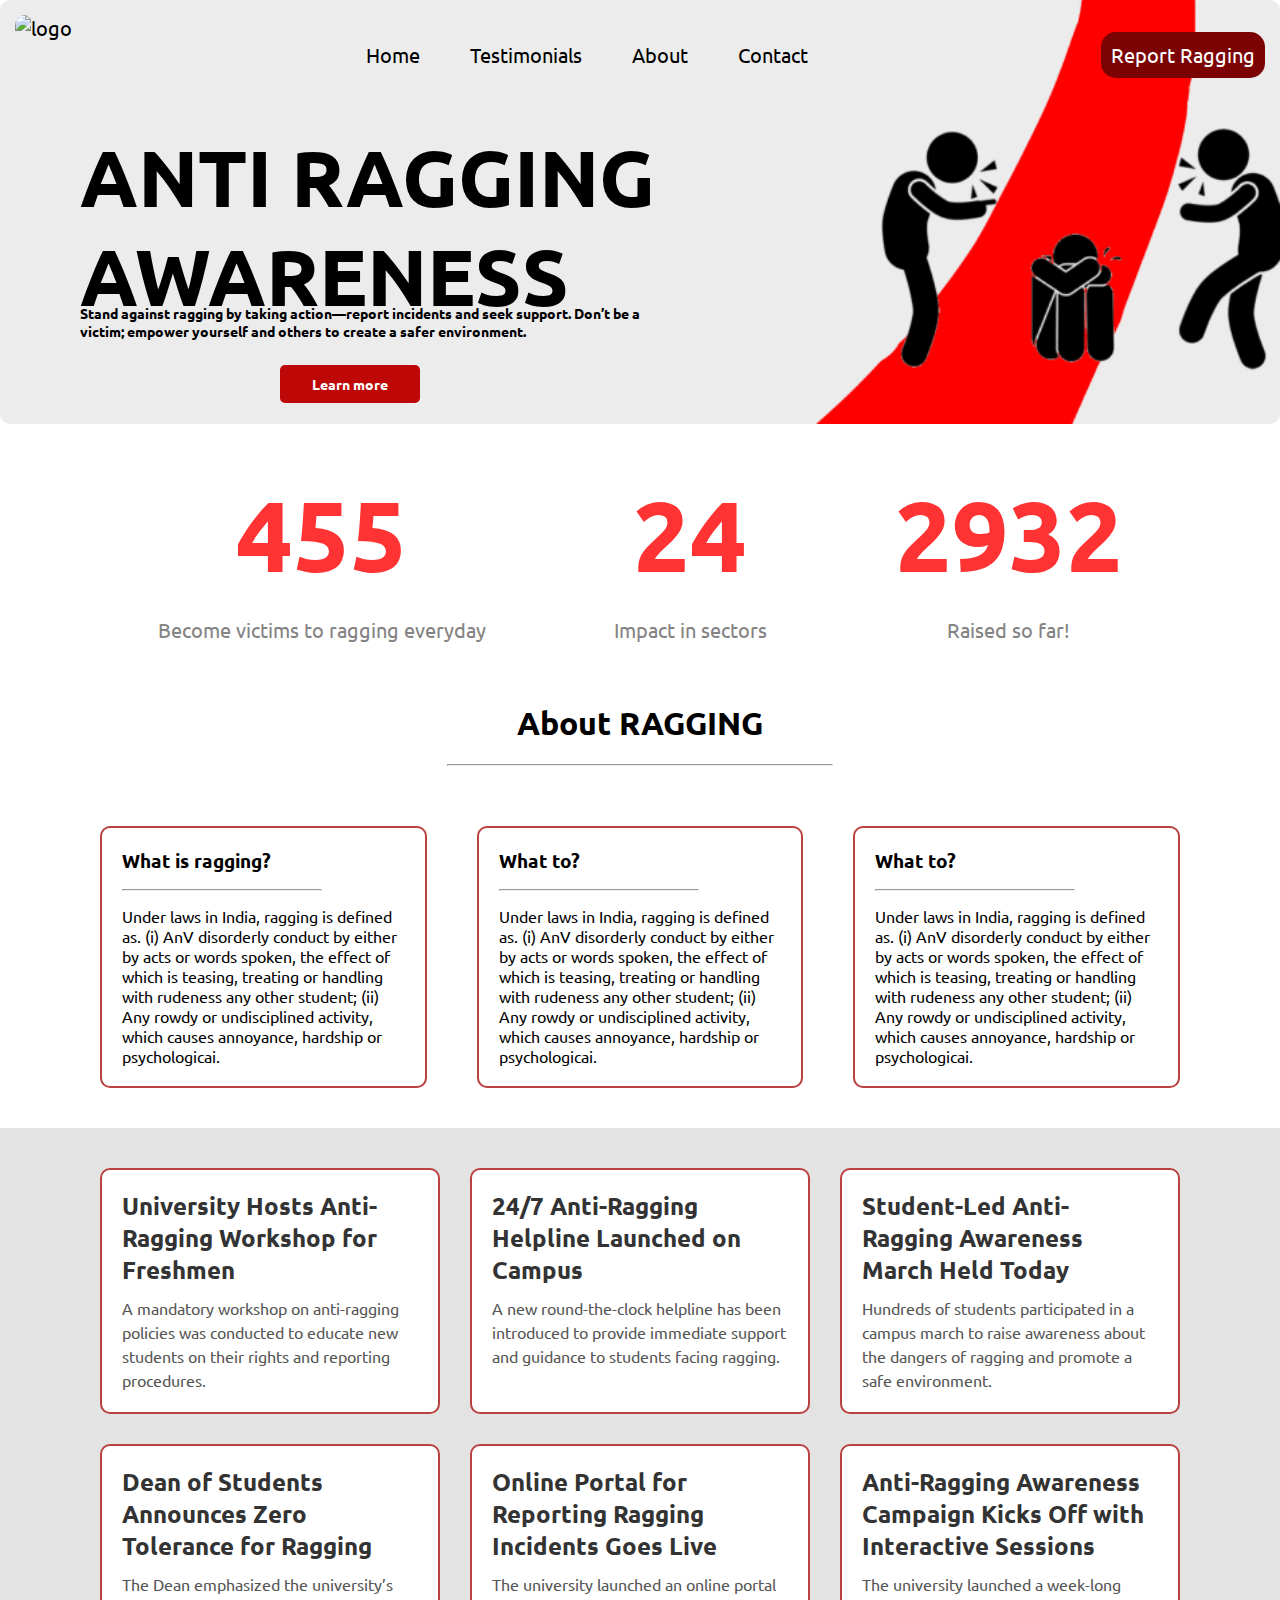
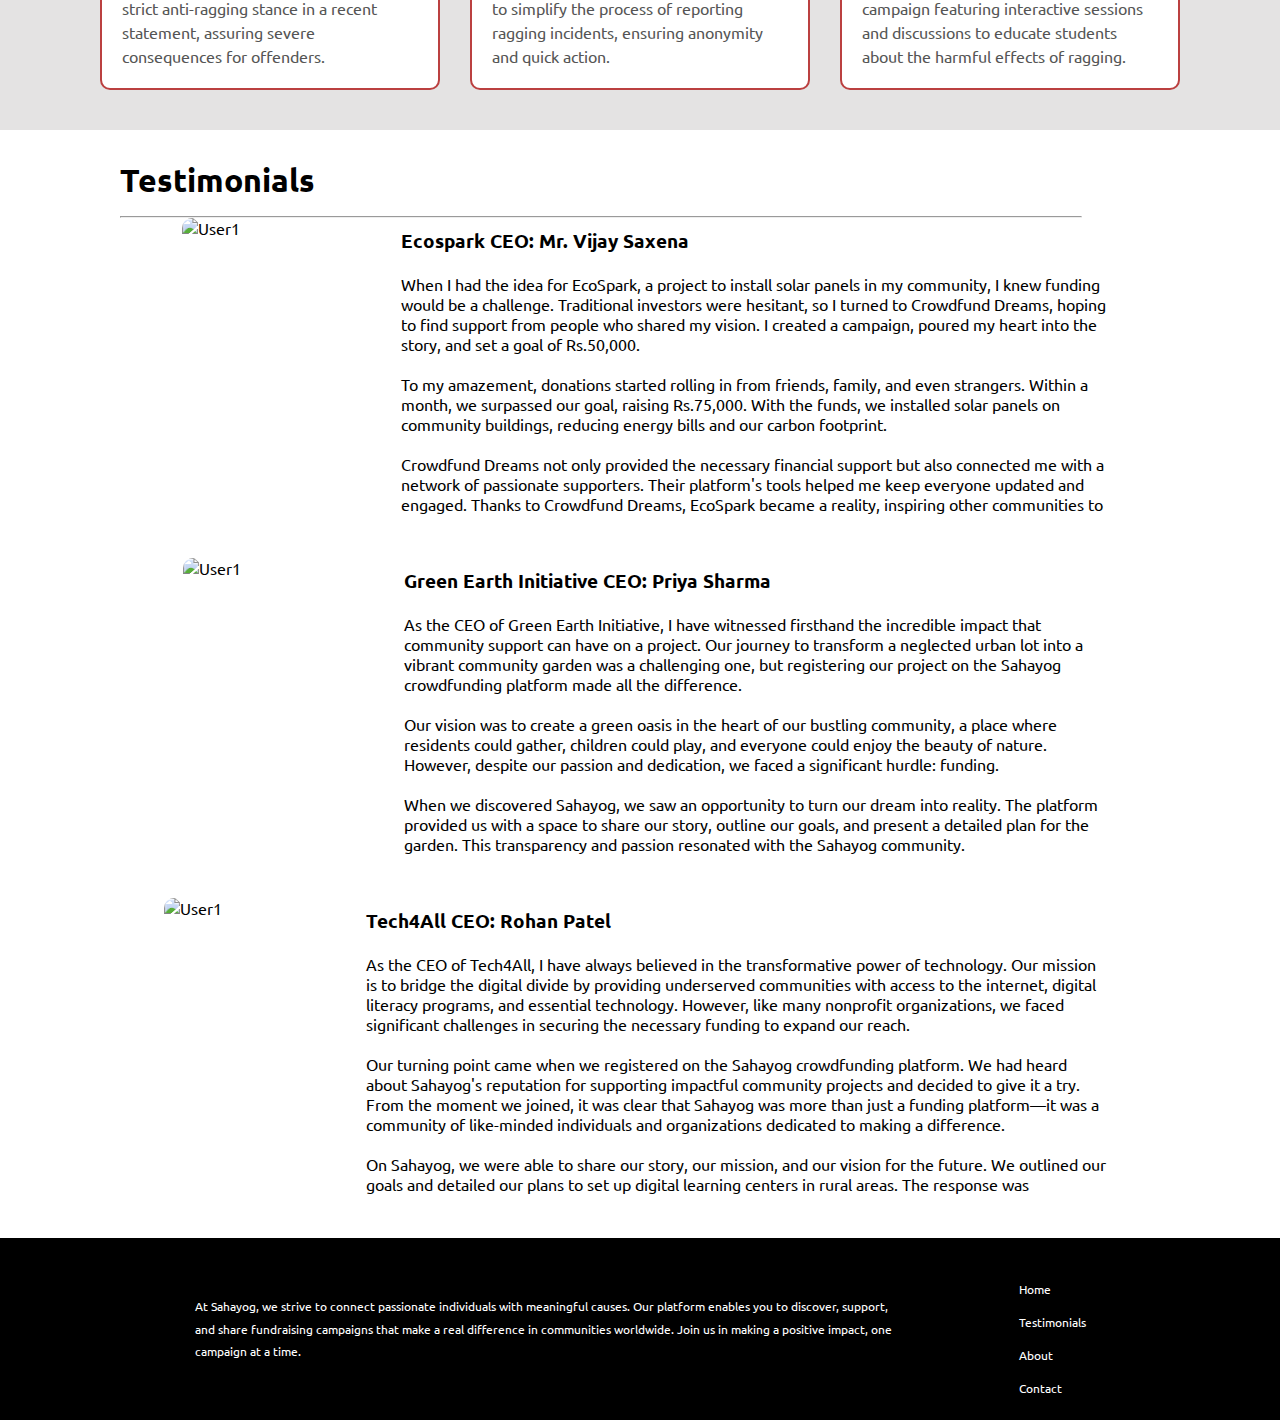
==== index.html @ 3a957d89 "Update index.html" ====
<!DOCTYPE html>
<html lang="en">
<head>
    <meta charset="UTF-8">
    <meta name="viewport" content="width=device-width, initial-scale=1.0">
    <title>Anti-Ragging website</title>
    <link rel="stylesheet" href="style.css">
    <link rel="preconnect" href="https://fonts.googleapis.com" />
    <link rel="preconnect" href="https://fonts.gstatic.com" crossorigin />
    <link
      href="https://fonts.googleapis.com/css2?family=Ubuntu:ital,wght@0,300;0,400;0,500;0,700;1,300;1,400;1,500;1,700&display=swap"
      rel="stylesheet"
    />
</head>
<body>
    <div class="header_container">
        <a href="../index.php"><img src="ragging2.png" alt="logo" /></a>
        <div class="navbar">
            <div class="logo">
                <a href="index.php"><img src="../public/download.png" alt="logo" /></a>
            </div>
            <div class="navbar-center">
                <a href="index.html">Home</a>
                <a href="pages/testimonials/testimonial.html">Testimonials</a>
                <a href="pages/about/about.html">About</a>
                <a href="pages/contact/contact.html">Contact</a>
            </div>
            <div class="navbar-right">
                <a class="startcamp" href="pages/contact/contact.html">Report Ragging</a>
            </div>
        </div>
        <div class="title_container">
            <h1>ANTI RAGGING <br>AWARENESS</h1>
            <p>Stand against ragging by taking action—report incidents and seek support. Don’t be a victim; empower yourself and others to create a safer environment.</p>
            <a href="https://www.youtube.com/watch?v=iK3ns2zQV8U"><button class="yt_button">Learn more</button></a>
        </div> 
    </div>
    <div class="stats">
        <div class="count1">
          <h1>455</h1>
          <p>Become victims to ragging everyday</p>
        </div>
        <div class="count2">
          <h1>24</h1>
          <p>Impact in sectors</p>
        </div>
        <div class="count3">
          <h1>2932</h1>
          <p>Raised so far!</p>
        </div>
      </div>
    <div class="about_section">
        <h1>About RAGGING</h1><hr>
        <div class="desc_sections">
            <div class="desc_section">
                <h3>What is ragging?</h3><hr>
                <p>Under laws in India, ragging is defined as. (i) AnV disorderly conduct by either by acts or words spoken, the effect of which is teasing, treating or handling with rudeness any other student; (ii) Any rowdy or undisciplined activity, which causes annoyance, hardship or psychologicai.</p>
            </div>
            <div class="desc_section">
                <h3>What to?</h3><hr>
                <p>Under laws in India, ragging is defined as. (i) AnV disorderly conduct by either by acts or words spoken, the effect of which is teasing, treating or handling with rudeness any other student; (ii) Any rowdy or undisciplined activity, which causes annoyance, hardship or psychologicai.</p>
            </div>
            <div class="desc_section">
                <h3>What to?</h3><hr>
                <p>Under laws in India, ragging is defined as. (i) AnV disorderly conduct by either by acts or words spoken, the effect of which is teasing, treating or handling with rudeness any other student; (ii) Any rowdy or undisciplined activity, which causes annoyance, hardship or psychologicai.</p>
            </div>
        </div>
    </div>
    <div class="news_section">
        <div class="news-items-container">
        <div class="news_items">
            <div class="news-item">
                <h3>University Hosts Anti-Ragging Workshop for Freshmen</h3>
                <p>A mandatory workshop on anti-ragging policies was conducted to educate new students on their rights and reporting procedures.</p>
            </div>
            <div class="news-item">
                <h3>24/7 Anti-Ragging Helpline Launched on Campus</h3>
                <p>A new round-the-clock helpline has been introduced to provide immediate support and guidance to students facing ragging.</p>
            </div>
            <div class="news-item">
                <h3>Student-Led Anti-Ragging Awareness March Held Today</h3>
                <p>Hundreds of students participated in a campus march to raise awareness about the dangers of ragging and promote a safe environment.</p>
            </div>
            <div class="news-item">
                <h3>Dean of Students Announces Zero Tolerance for Ragging</h3>
                <p>The Dean emphasized the university’s strict anti-ragging stance in a recent statement, assuring severe consequences for offenders.</p>
            </div>
            <div class="news-item">
                <h3>Online Portal for Reporting Ragging Incidents Goes Live</h3>
                <p>The university launched an online portal to simplify the process of reporting ragging incidents, ensuring anonymity and quick action.</p>
            </div>
            <div class="news-item">
                <h3>Anti-Ragging Awareness Campaign Kicks Off with Interactive Sessions</h3>
                <p>The university launched a week-long campaign featuring interactive sessions and discussions to educate students about the harmful effects of ragging.</p>
            </div>
        </div> 
    </div>
    </div>
    <div class="testimonial_container">
        <h1>Testimonials</h1>
        <hr/>
        <div class="stories">
            <div class="story1">
                <div class="img-container">
                    <img src="https://thumbs.dreamstime.com/b/asian-indian-businessman-good-looking-mature-business-suit-smiling-isolated-white-background-portrait-handsome-31871432.jpg" alt="User1">
                </div>
                <div class="text-container">
                    <h3>Ecospark CEO: Mr. Vijay Saxena</h3><br>
                <p>
                    When I had the idea for EcoSpark, a project to install solar panels in my community, I knew funding would be a challenge. Traditional investors were hesitant, so I turned to Crowdfund Dreams, hoping to find support from people who shared my vision. I created a campaign, poured my heart into the story, and set a goal of Rs.50,000.
                <br><br>To my amazement, donations started rolling in from friends, family, and even strangers. Within a month, we surpassed our goal, raising Rs.75,000. With the funds, we installed solar panels on community buildings, reducing energy bills and our carbon footprint.
                    <br><br>Crowdfund Dreams not only provided the necessary financial support but also connected me with a network of passionate supporters. Their platform's tools helped me keep everyone updated and engaged. Thanks to Crowdfund Dreams, EcoSpark became a reality, inspiring other communities to embrace renewable energy.
                </p>
                </div>
            </div>
            <div class="story1">
                <div class="img-container">
                    <img src="https://media.istockphoto.com/id/1036079868/photo/you-can-tell-shes-a-true-go-getter.jpg?s=612x612&w=0&k=20&c=FUkkh482NlDgVtQxfXRX-QSB9JVenYwEntUV4LngZOk=" alt="User1">
                </div>
                <div class="text-container">
                    <h3>Green Earth Initiative CEO: Priya Sharma</h3><br>
                <p>
                    As the CEO of Green Earth Initiative, I have witnessed firsthand the incredible impact that community support can have on a project. Our journey to transform a neglected urban lot into a vibrant community garden was a challenging one, but registering our project on the Sahayog crowdfunding platform made all the difference.<br><br>

                    Our vision was to create a green oasis in the heart of our bustling community, a place where residents could gather, children could play, and everyone could enjoy the beauty of nature. However, despite our passion and dedication, we faced a significant hurdle: funding.<br><br>

                    When we discovered Sahayog, we saw an opportunity to turn our dream into reality. The platform provided us with a space to share our story, outline our goals, and present a detailed plan for the garden. This transparency and passion resonated with the Sahayog community.

                </p>
                </div>
            </div>
            <div class="story1">
                <div class="img-container">
                    <img src="https://r2.erweima.ai/imgcompressed/img/compressed_6a27743ae08d87119836833f791c69ad.webp" alt="User1">
                </div>
                <div class="text-container">
                    <h3>Tech4All CEO: Rohan Patel</h3><br>
                <p>
                As the CEO of Tech4All, I have always believed in the transformative power of technology. Our mission is to bridge the digital divide by providing underserved communities with access to the internet, digital literacy programs, and essential technology. However, like many nonprofit organizations, we faced significant challenges in securing the necessary funding to expand our reach.<br><br>

                Our turning point came when we registered on the Sahayog crowdfunding platform. We had heard about Sahayog's reputation for supporting impactful community projects and decided to give it a try. From the moment we joined, it was clear that Sahayog was more than just a funding platform—it was a community of like-minded individuals and organizations dedicated to making a difference.<br><br>

                On Sahayog, we were able to share our story, our mission, and our vision for the future. We outlined our goals and detailed our plans to set up digital learning centers in rural areas. The response was overwhelming.
                </p>
                </div>
            </div>
        </div>
    </div>
    <div class="navbar-bottom">
        <div class="navbar-container-content">
            <p>
            At Sahayog, we strive to connect passionate individuals with meaningful causes. Our platform enables you to discover, support, and share fundraising campaigns that make a real difference in communities worldwide. Join us in making a positive impact, one campaign at a time.
            </p>
        </div>
        <div class="navbar-bottom-container">
            <a href="index.html">Home</a>
            <a href="pages/testimonials/testimonial.html">Testimonials</a>
            <a href="pages/about/about.html">About</a>
            <a href="pages/contact/contact.html">Contact</a>
        </div>
    </div>
</body>
</html>
---- style.css ----
* {
    font-family: 'Ubuntu', Arial, Helvetica, sans-serif;
    margin: 0;
    padding: 0;
}

.header_container{
    width: 100%;
    position: relative;
}

.header_container img{
    width: 100%;
    height: auto;
    display: block; 
    object-fit: cover; 
}

.navbar-rest{
    width: 100%;
    top: 0;
    display: flex;
    justify-content: center;
    gap: 50px; 
    padding: 15px;
    justify-content: space-between;
    align-items: center;
    height: 80px;
}

.navbar {
    width: 100%;
    top: 0;
    position: absolute;
    display: flex;
    justify-content: center;
    gap: 50px; 
    padding: 15px;
    justify-content: space-between;
    align-items: center;
    height: 80px;
}

.logo {
    height: 100%;
}

.logo img {
    height: 100%;
    width: auto;
}

.navbar-center{
    display: flex;
    align-items: center;
    gap: 50px;
}

.navbar-right{
    display: flex;
    align-items: center;
    gap: 30px;
    margin-right: 30px;
}

.navbar a {
    color: black;
    text-decoration: none;
    font-size: 20px;
}

.startcamp{
    color: white !important;
    background-color: rgb(123, 3, 3);
    border-radius: 15px;
    padding: 10px;
}

.title_container h1{
    position: absolute;
    font-size: 80px;
    left: 80px;
    top: 30%;
    font-weight: bold;
}

.title_container p{
    position: absolute;
    font-size: 14px;
    left: 80px;
    bottom: 20%;
    font-weight: bold;
    width: 600px;
}

.yt_button{
    position: absolute;
    font-size: 14px;
    left: 280px;
    bottom: 5%;
    font-weight: bold;
    width: 140px;
    border-radius: 5px;
    background-color:#be0707;
    color: white;
    padding: 10px;
    border: none;
}

.stats{
    margin: 50px 0;
    display: flex;  
    justify-content: center;
    gap: 10%;
}

.stats h1{
    font-size: 100px;
    margin-bottom: 20px;
    color:#ff3333;
}

.stats p{
    font-size: 20px;
    color:rgb(132, 131, 131);
}

.count1, .count2, .count3{
    display: flex;
    flex-direction: column;
    align-items: center;
}

.about_section{
    margin-top: 60px;
}

.about_section h1{
    text-align: center;
    margin-bottom: 20px;
}

.about_section hr{
    width: 30%;
    margin: 0 auto 60px;
}

.desc_sections{
    display: flex;
    gap: 50px;
    justify-content: center;
    margin: 0 100px;
}

.desc_section{
    border: 2px #bb4040 solid;
    border-radius: 10px;
    padding: 20px;
}

.desc_section hr{
    margin: 15px 0;
    width: 70%;
}

.news_section {
    margin-top: 40px;
    padding: 40px 100px;
    background-color: rgb(228, 227, 227);
}

.news_section h1 {
    text-align: center;
    margin-bottom: 20px;
    font-size: 2rem;
    color: #bb4040;
}

.news_section hr {
    width: 10%;
    margin: 0 auto 40px;
    border: 1px solid #bb4040;
}

.news_items {
    display: grid;
    grid-template-columns: repeat(auto-fit, minmax(250px, 1fr));
    gap: 30px;
}

.news-item-container {
    transition: transform 0.3s ease, box-shadow 0.3s ease;
}

.news-item-container:hover {
    transform: translateY(-5px);
    box-shadow: 0 4px 15px rgba(0, 0, 0, 0.2);
}

.news-item {
    border: 2px #bb4040 solid;
    border-radius: 10px;
    padding: 20px;
    background-color: #fff;
}

.news-image {
    width: 100%;
    height: auto;
    border-radius: 10px 10px 0 0;
    margin-bottom: 15px;
}

.news-item h3 {
    font-size: 1.5rem;
    margin-bottom: 10px;
    color: #333;
}

.news-item p {
    font-size: 1rem;
    color: rgb(85, 85, 85);
    line-height: 1.5;
}

.testimonial_container h1{
    margin:30px 0 15px 120px;
}

.testimonial_container hr{
    margin-left:120px;
    width: 75%;
}

.story1{
    display: flex;
    height: 300px;
    margin-left:60px;
    margin-bottom: 40px;
    overflow: hidden;
}

.img-container{
    margin: 0 auto;
    width:1000px;
    height: 300px;  
    display: flex;
    justify-content: center;
}

img{
    margin: 0 auto;
    max-width: 100%;
    border-radius: 10px;
}

.text-container{
    margin-top: 10px;
    padding: 0 40px;
    margin-right: 130px;
}

.navbar-bottom {
    font-size: 12px;
    color: rgb(255, 255, 255);
    line-height: 1.9;
    margin-top: 40px;
    background-color: #000000;
    padding: 20px;
    display: flex; 
    gap:10%;
    justify-content: center;
    align-items: center;
}

.navbar-container-content{
    width: 700px;  
}

.navbar-bottom-container{
    margin-top: 20px;
    display: flex;
    flex-direction: column;
    gap: 10px;
}

.navbar-bottom-container a{
    text-decoration: none;
    color: rgb(255, 255, 255);
}
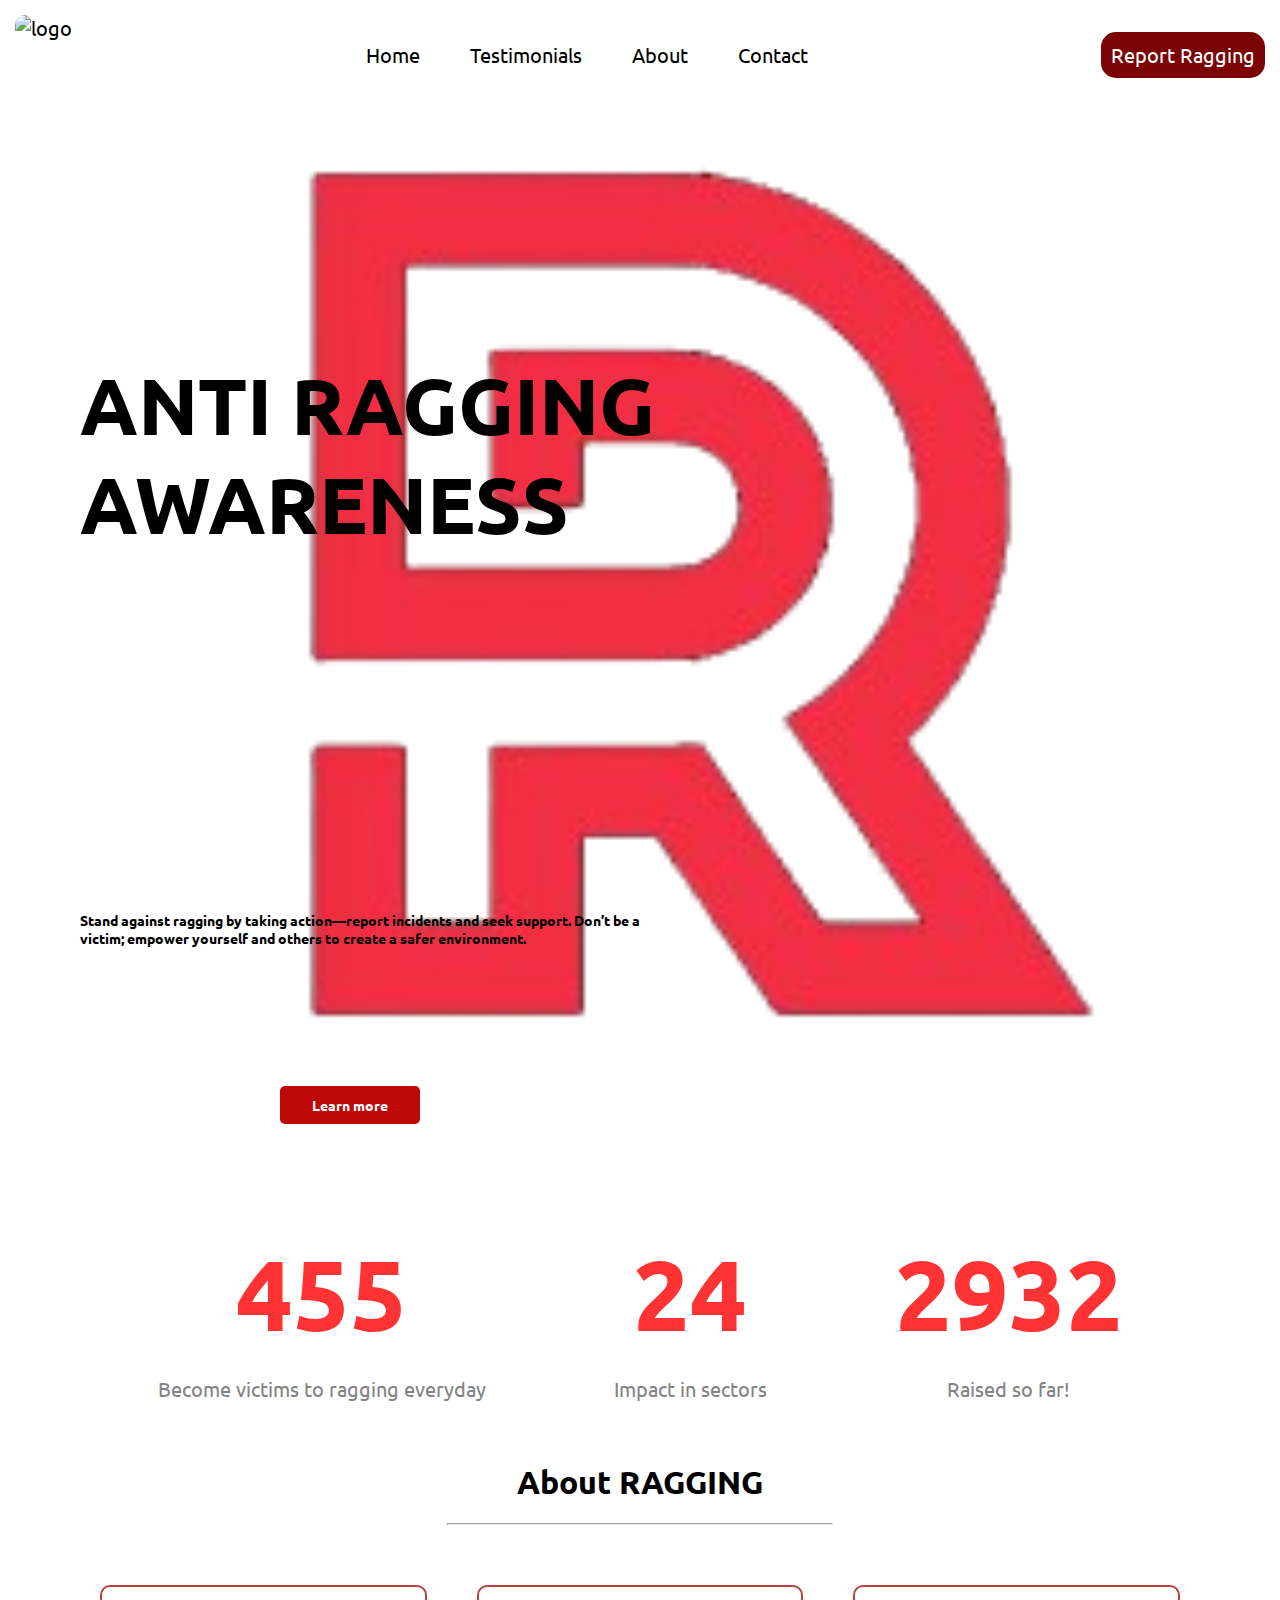
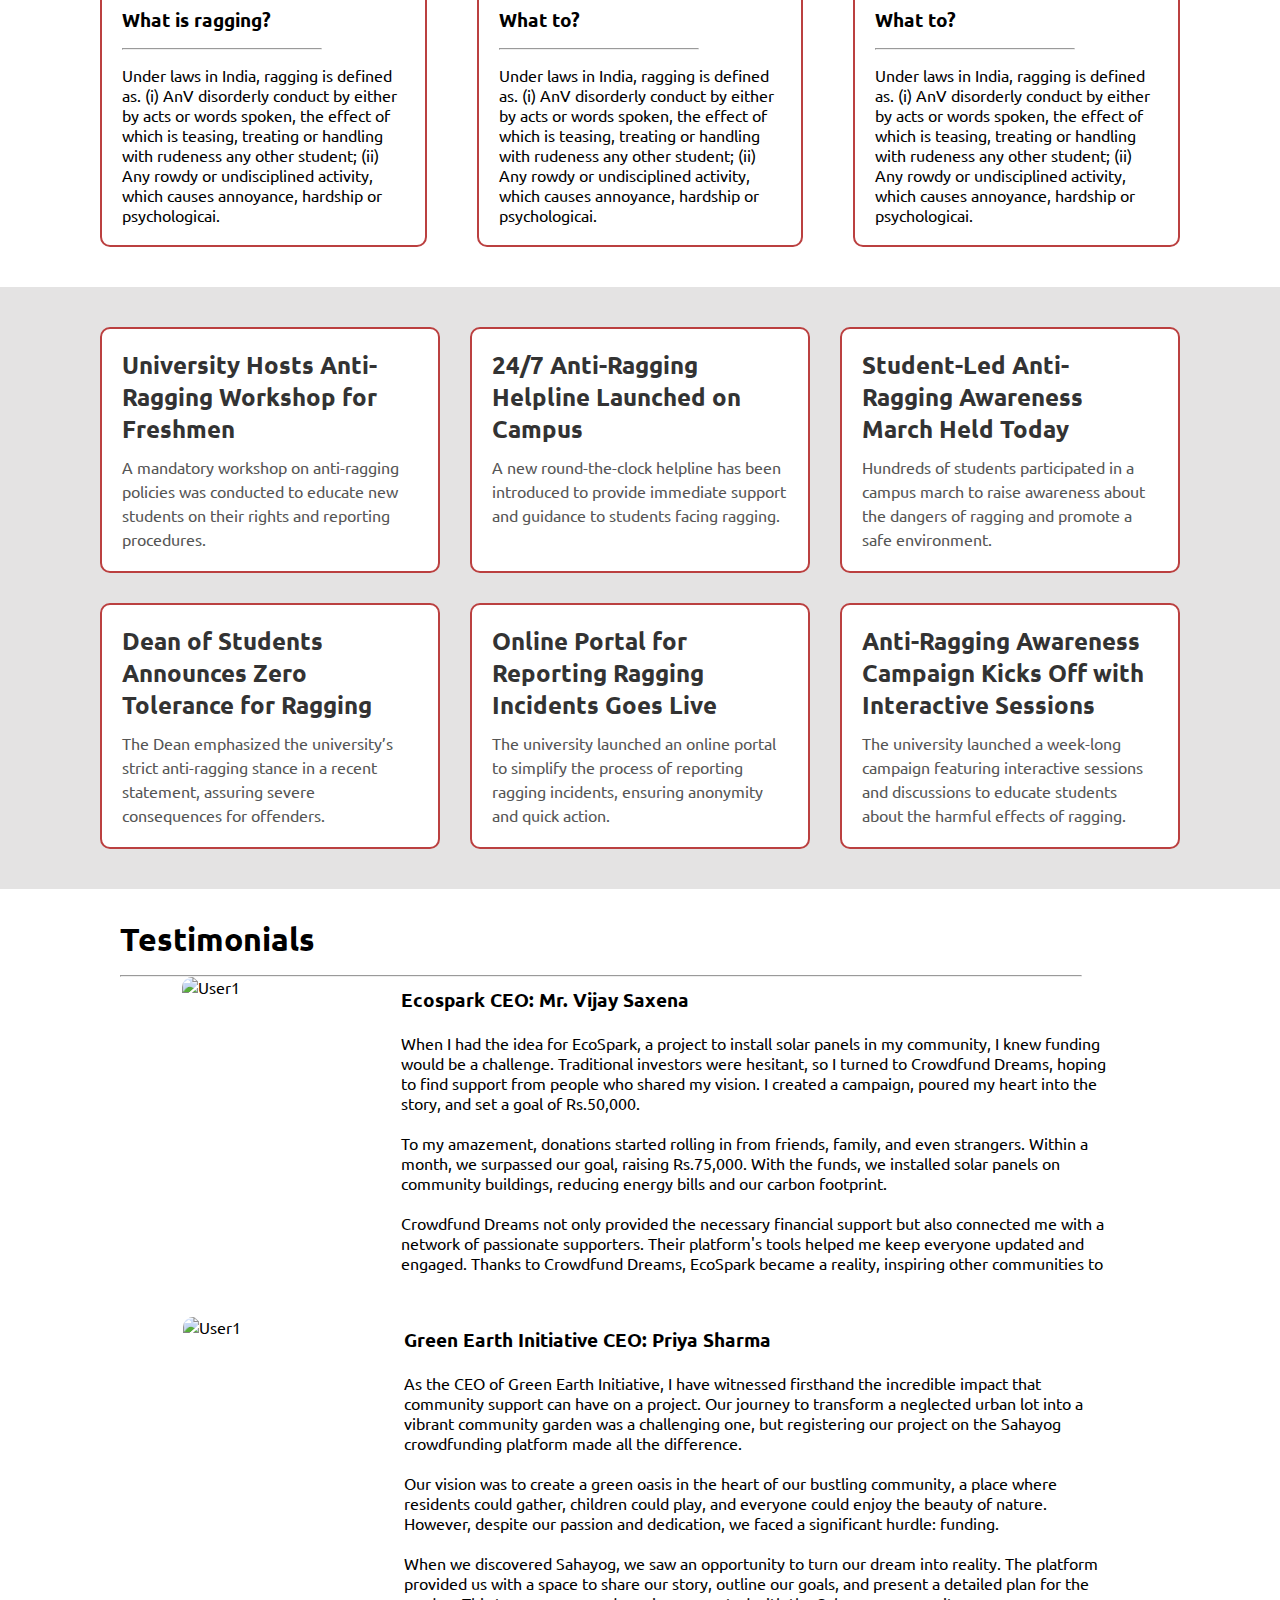
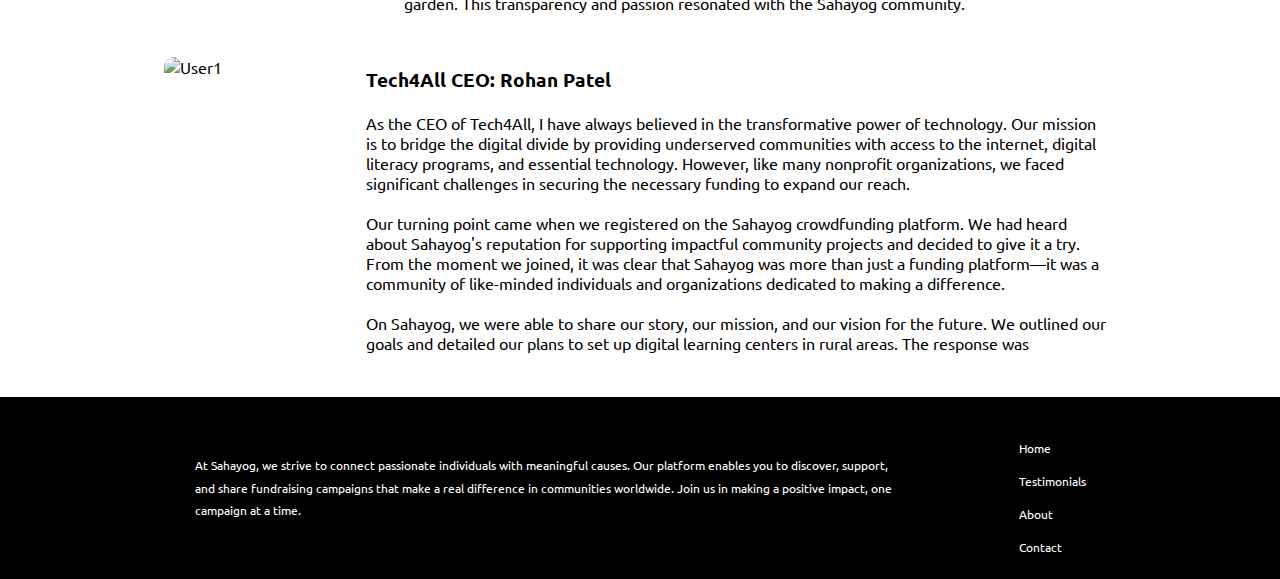
==== commit 57d71a47: "Update index.html" ====
--- a/index.html
+++ b/index.html
@@ -14,10 +14,10 @@
 </head>
 <body>
     <div class="header_container">
-        <a href="../index.php"><img src="ragging2.png" alt="logo" /></a>
+        <a href="../index.php"><img src="logo.png" alt="logo" /></a>
         <div class="navbar">
             <div class="logo">
-                <a href="index.php"><img src="../public/download.png" alt="logo" /></a>
+                <a href="index.php"><img src="../public/ragging2.png" alt="logo" /></a>
             </div>
             <div class="navbar-center">
                 <a href="index.html">Home</a>
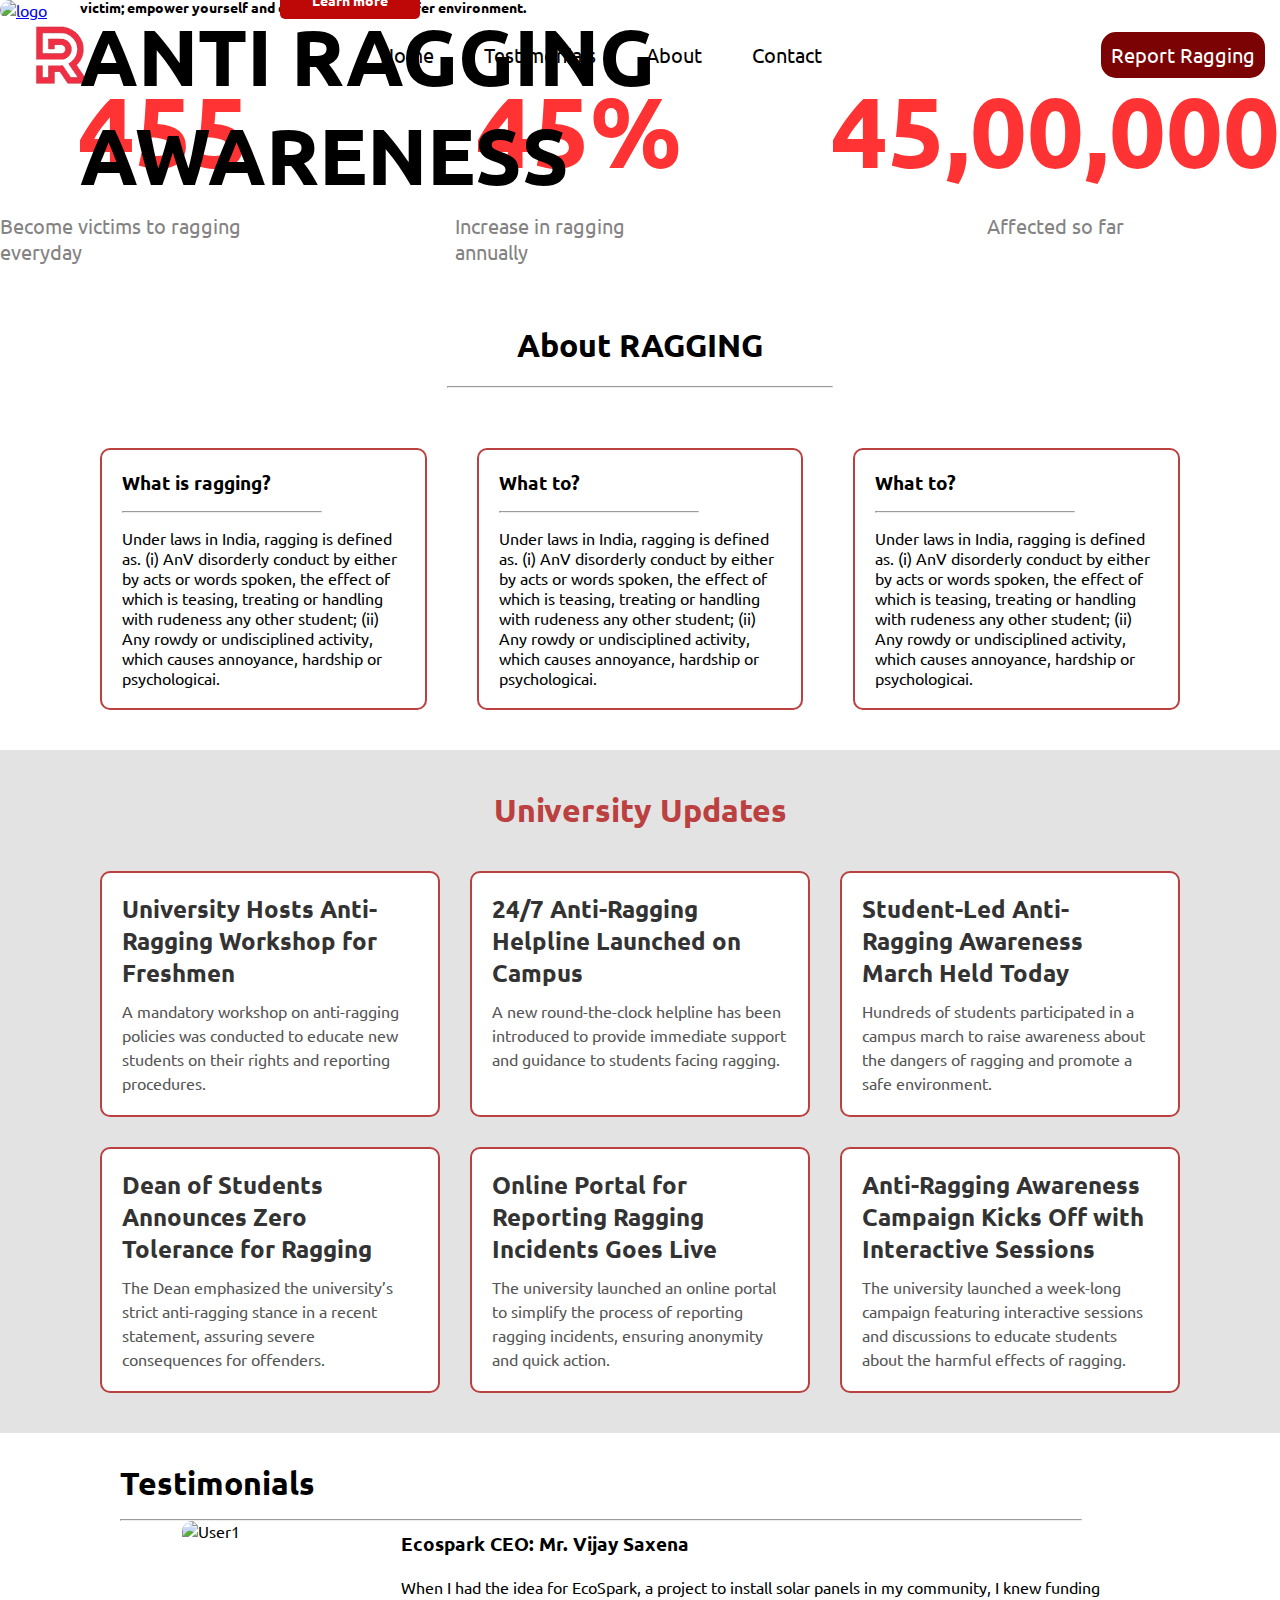
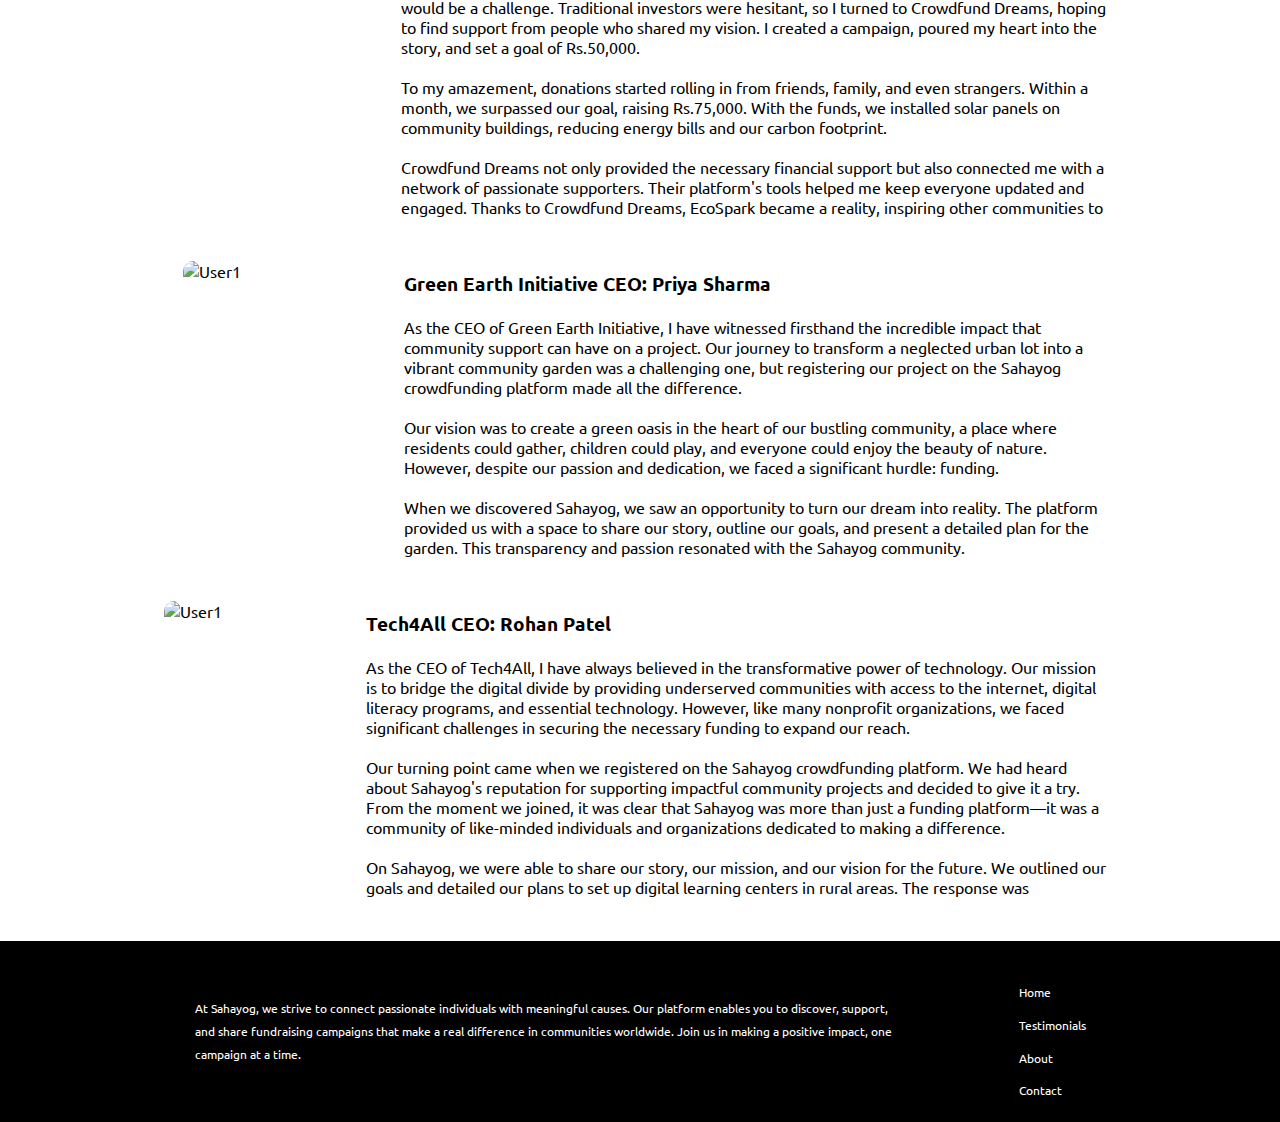
==== commit ca5fef4f: "Update index.html" ====
--- a/index.html
+++ b/index.html
@@ -14,10 +14,10 @@
 </head>
 <body>
     <div class="header_container">
-        <a href="../index.php"><img src="logo.png" alt="logo" /></a>
+        <a href="../index.php"><img src="../public/ragging2.png" alt="logo" /></a>
         <div class="navbar">
             <div class="logo">
-                <a href="index.php"><img src="../public/ragging2.png" alt="logo" /></a>
+                <a href="index.php"><img src="logo.png" alt="logo" /></a>
             </div>
             <div class="navbar-center">
                 <a href="index.html">Home</a>
@@ -41,12 +41,12 @@
           <p>Become victims to ragging everyday</p>
         </div>
         <div class="count2">
-          <h1>24</h1>
-          <p>Impact in sectors</p>
+          <h1>45%</h1>
+          <p>Increase in ragging annually</p>
         </div>
         <div class="count3">
-          <h1>2932</h1>
-          <p>Raised so far!</p>
+          <h1>45,00,000</h1>
+          <p>Affected so far</p>
         </div>
       </div>
     <div class="about_section">
@@ -67,6 +67,7 @@
         </div>
     </div>
     <div class="news_section">
+        <h1>University Updates</h1><br>
         <div class="news-items-container">
         <div class="news_items">
             <div class="news-item">
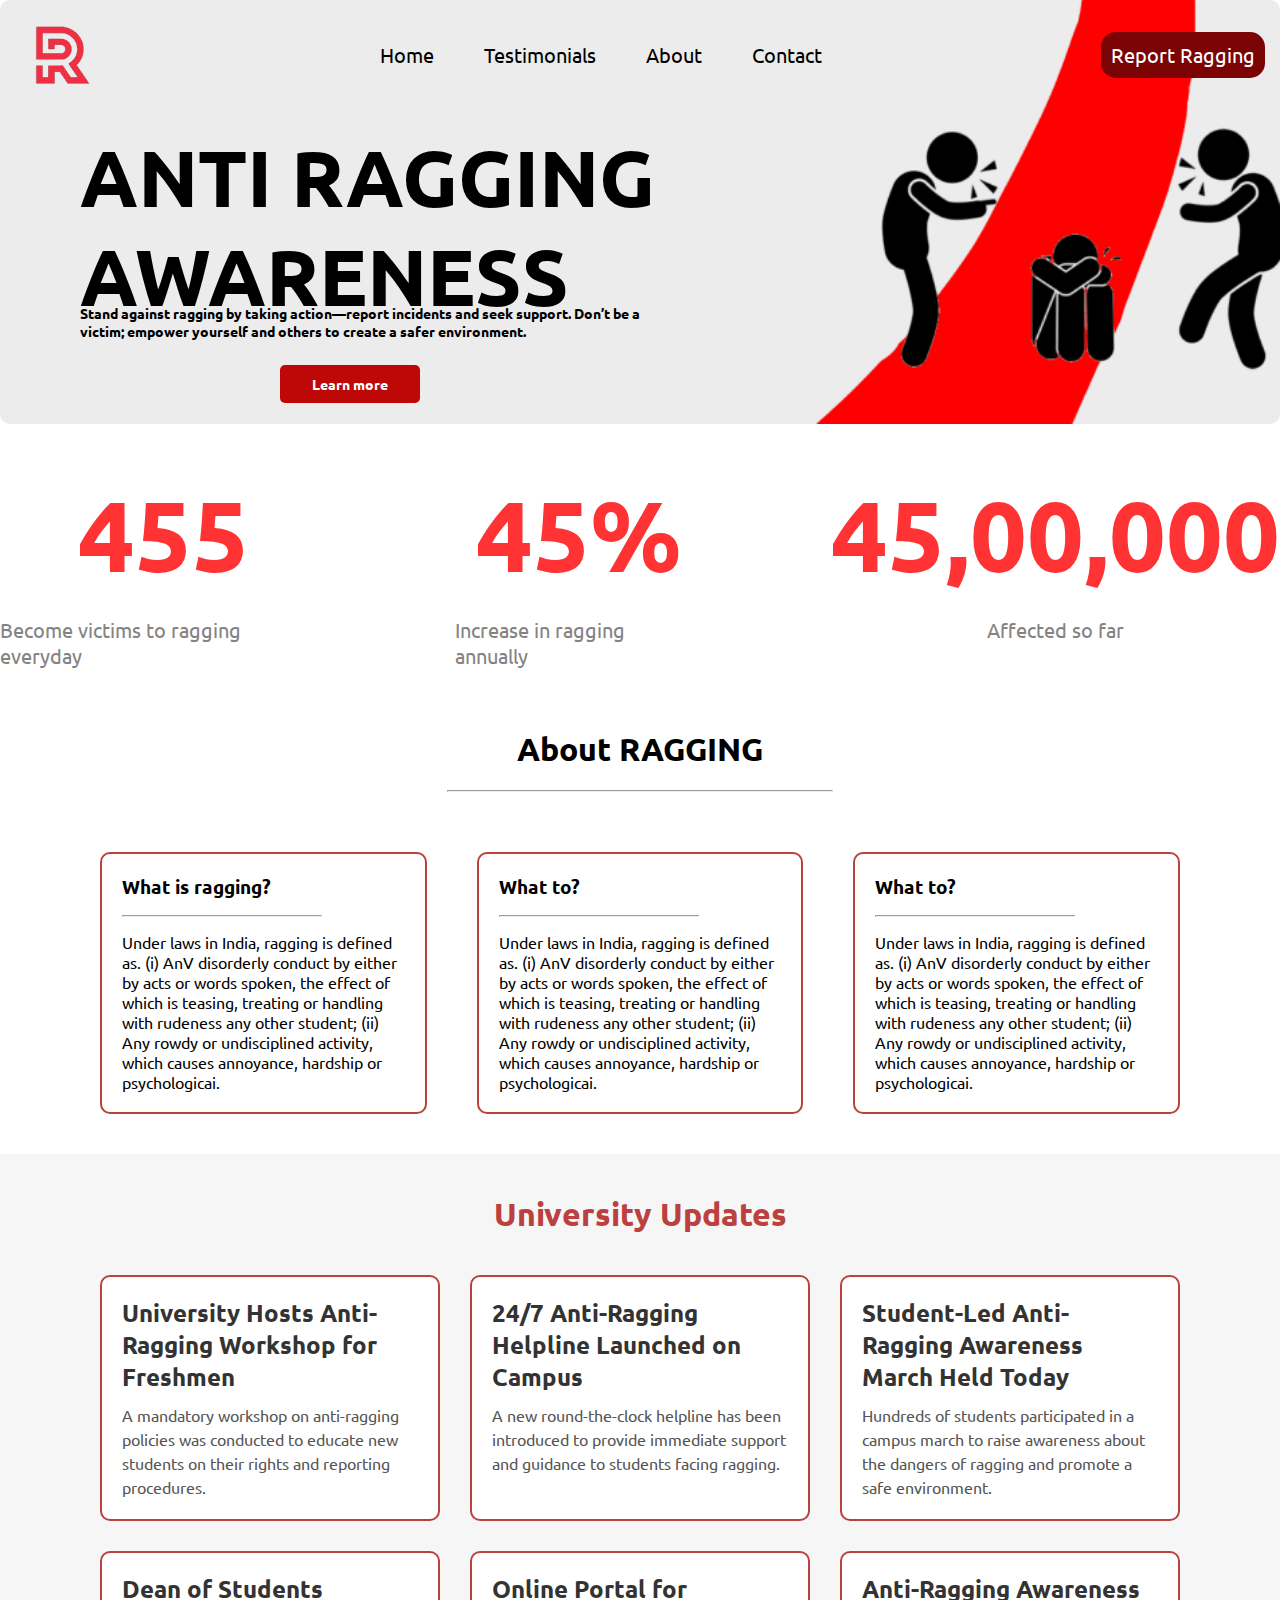
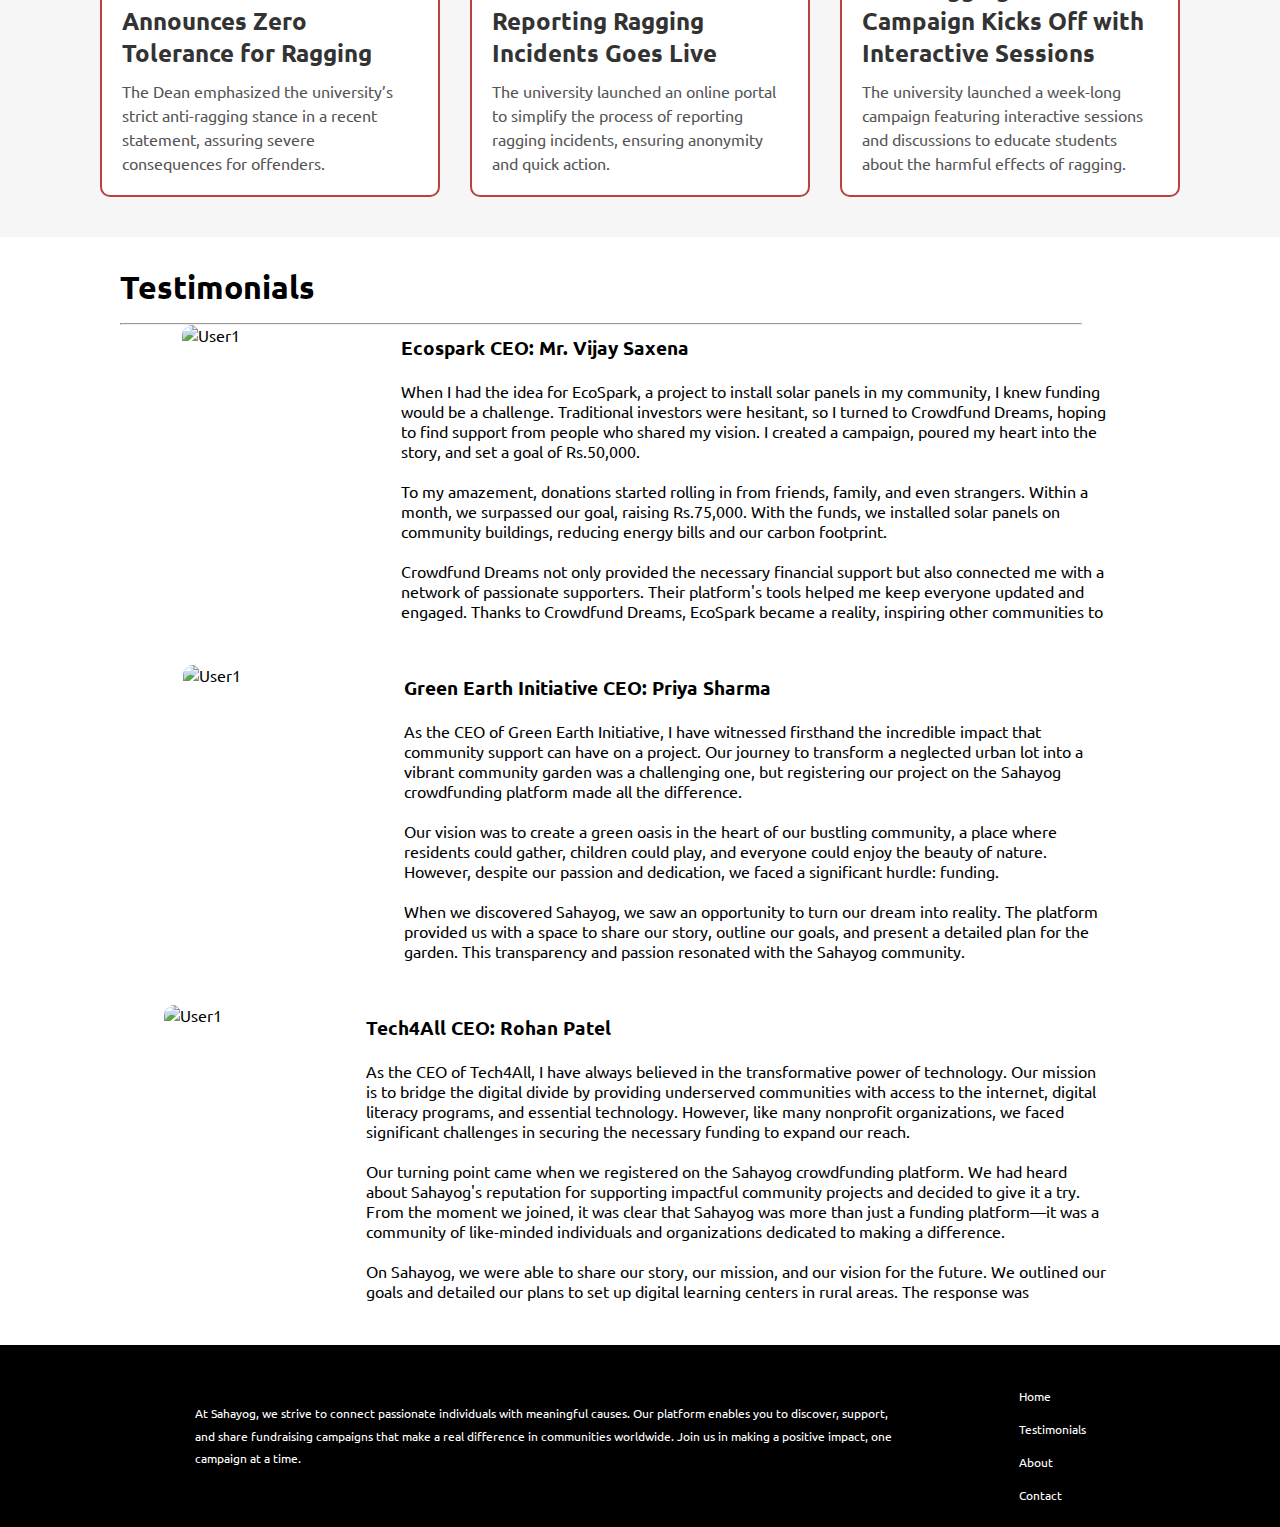
==== commit eaa335b3: "Update index.html" ====
--- a/index.html
+++ b/index.html
@@ -14,7 +14,7 @@
 </head>
 <body>
     <div class="header_container">
-        <a href="../index.php"><img src="../public/ragging2.png" alt="logo" /></a>
+        <a href="../index.php"><img src="ragging2.png" alt="logo" /></a>
         <div class="navbar">
             <div class="logo">
                 <a href="index.php"><img src="logo.png" alt="logo" /></a>
--- a/style.css
+++ b/style.css
@@ -156,7 +156,15 @@
     border: 2px #bb4040 solid;
     border-radius: 10px;
     padding: 20px;
-}
+    transition: transform 0.3s ease, box-shadow 0.3s ease;
+}
+
+.desc_section:hover{
+    transform:scale(1.05);
+    transform:translate(-5px, -10px);
+    box-shadow: 0 10px 20px rgba(0, 0, 0, 0.2);
+}
+
 
 .desc_section hr{
     margin: 15px 0;
@@ -166,7 +174,7 @@
 .news_section {
     margin-top: 40px;
     padding: 40px 100px;
-    background-color: rgb(228, 227, 227);
+    background-color: rgb(246, 246, 246);
 }
 
 .news_section h1 {
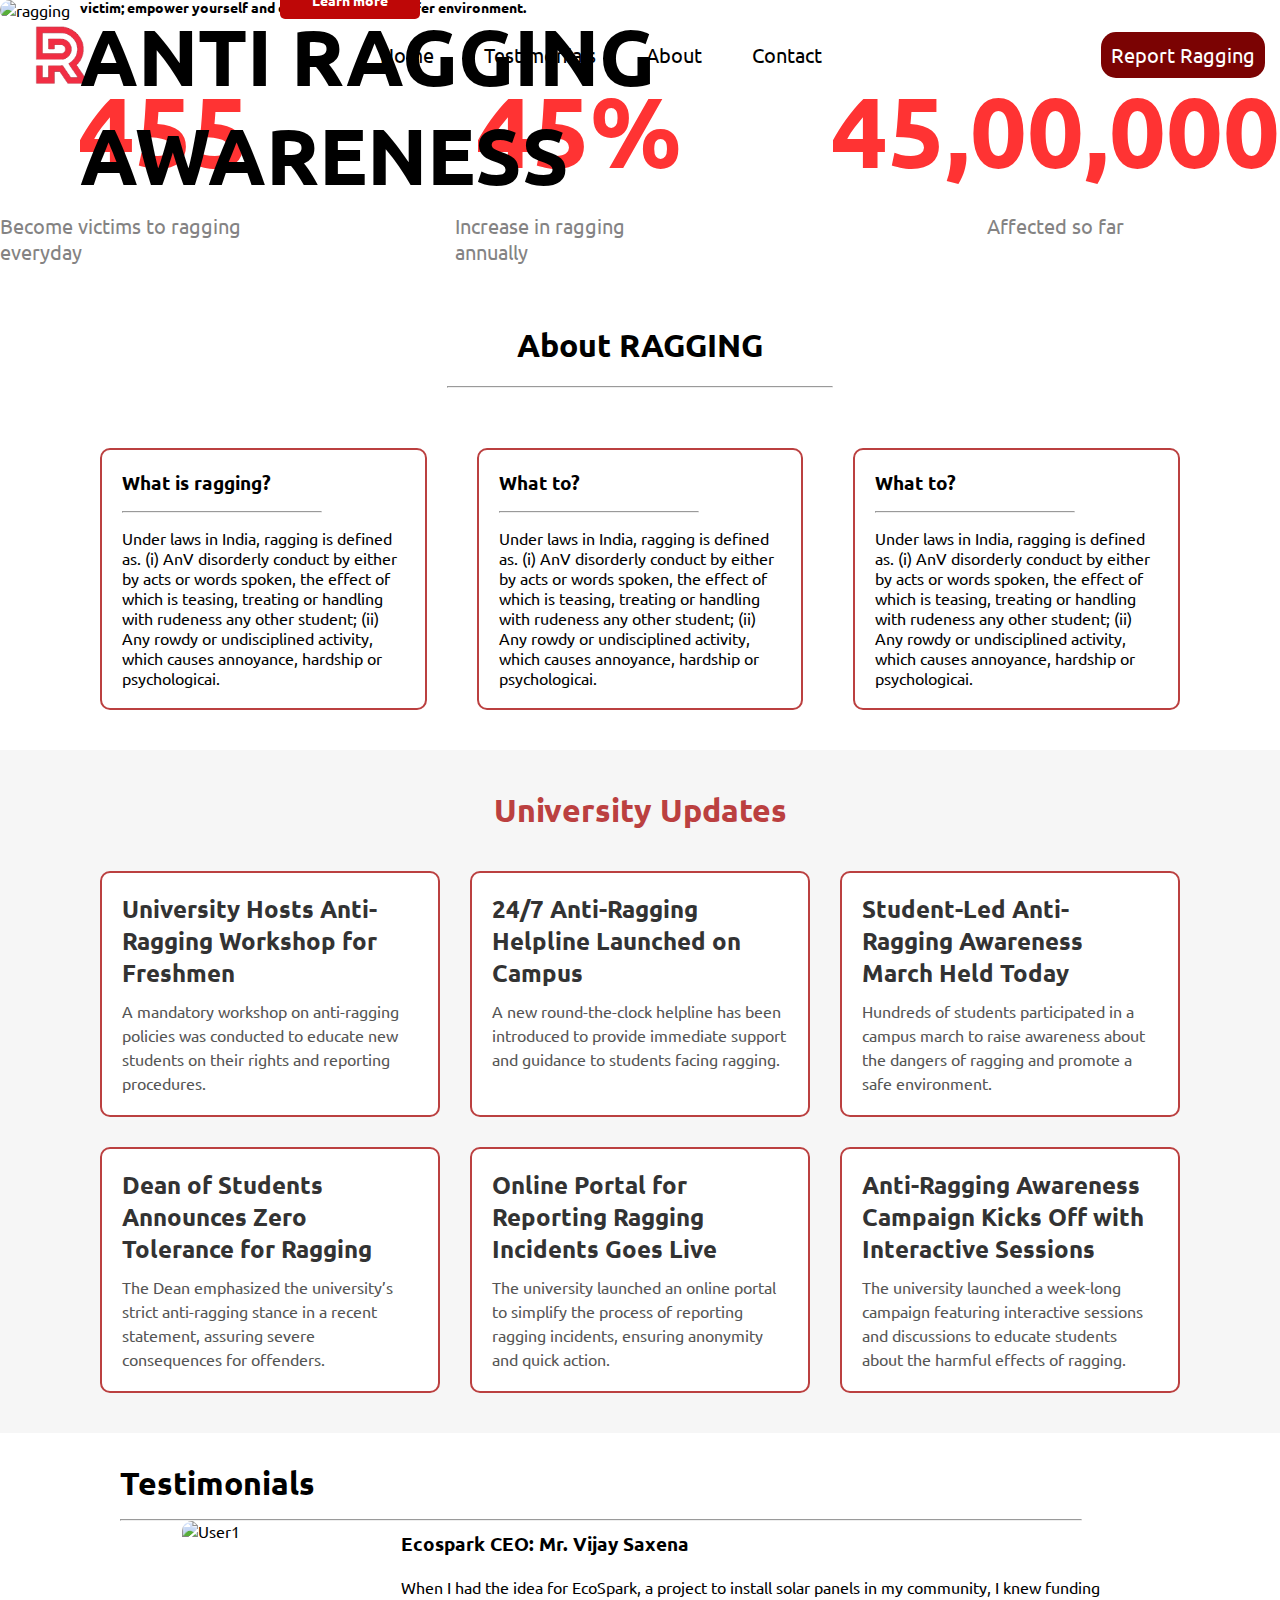
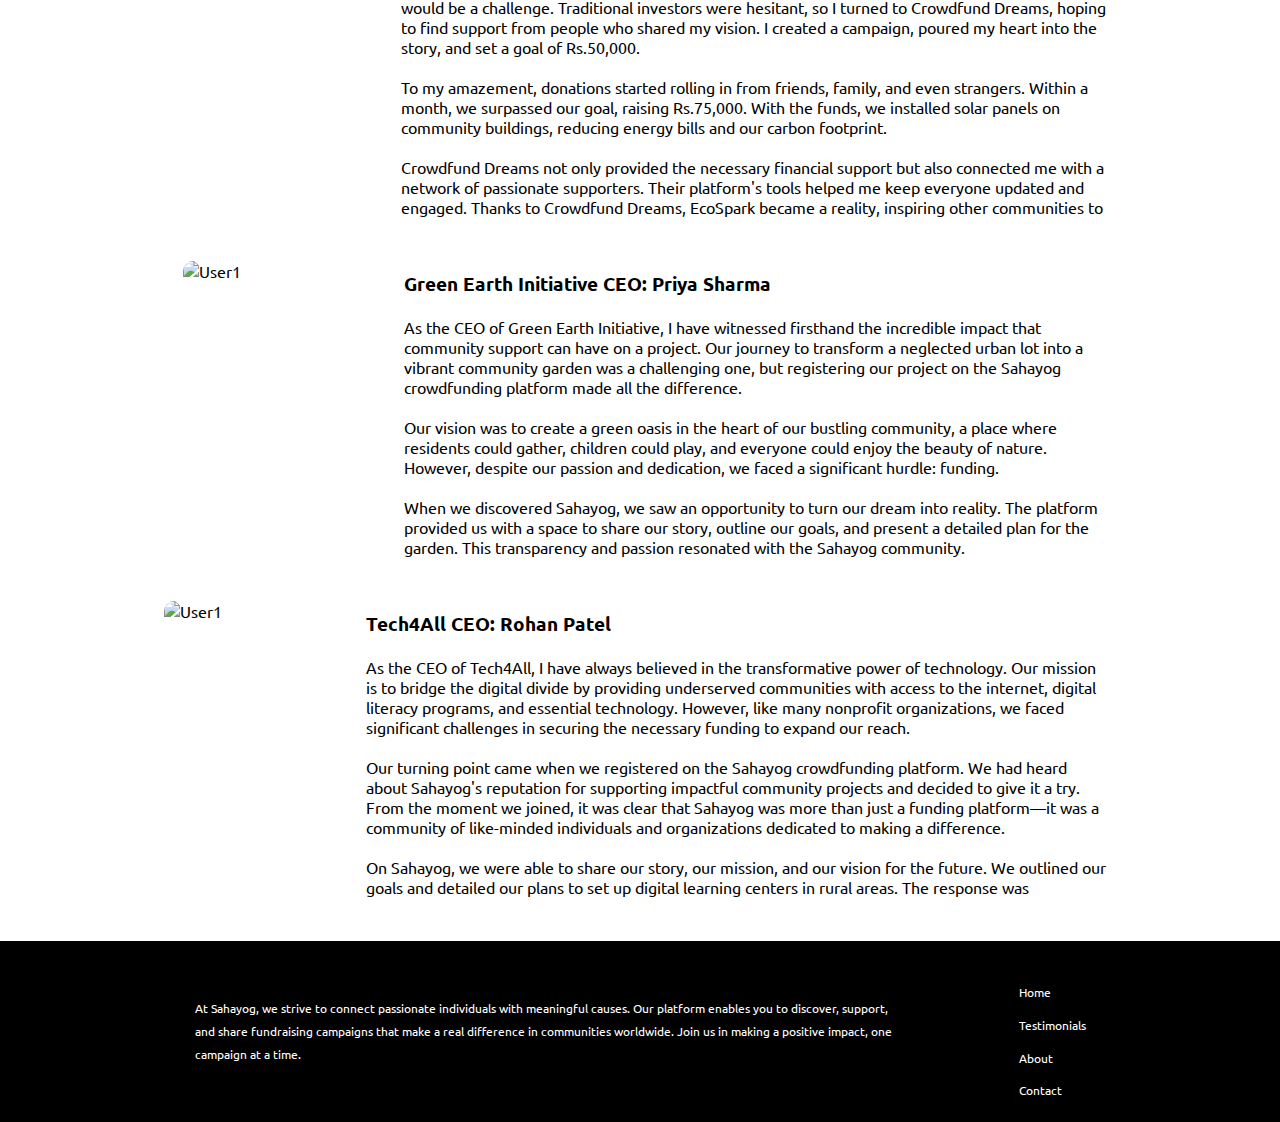
==== commit 3bcd48c9: "Update index.html" ====
--- a/index.html
+++ b/index.html
@@ -14,7 +14,7 @@
 </head>
 <body>
     <div class="header_container">
-        <a href="../index.php"><img src="ragging2.png" alt="logo" /></a>
+        <img src="../public/ragging2.png" alt="ragging" />
         <div class="navbar">
             <div class="logo">
                 <a href="index.php"><img src="logo.png" alt="logo" /></a>
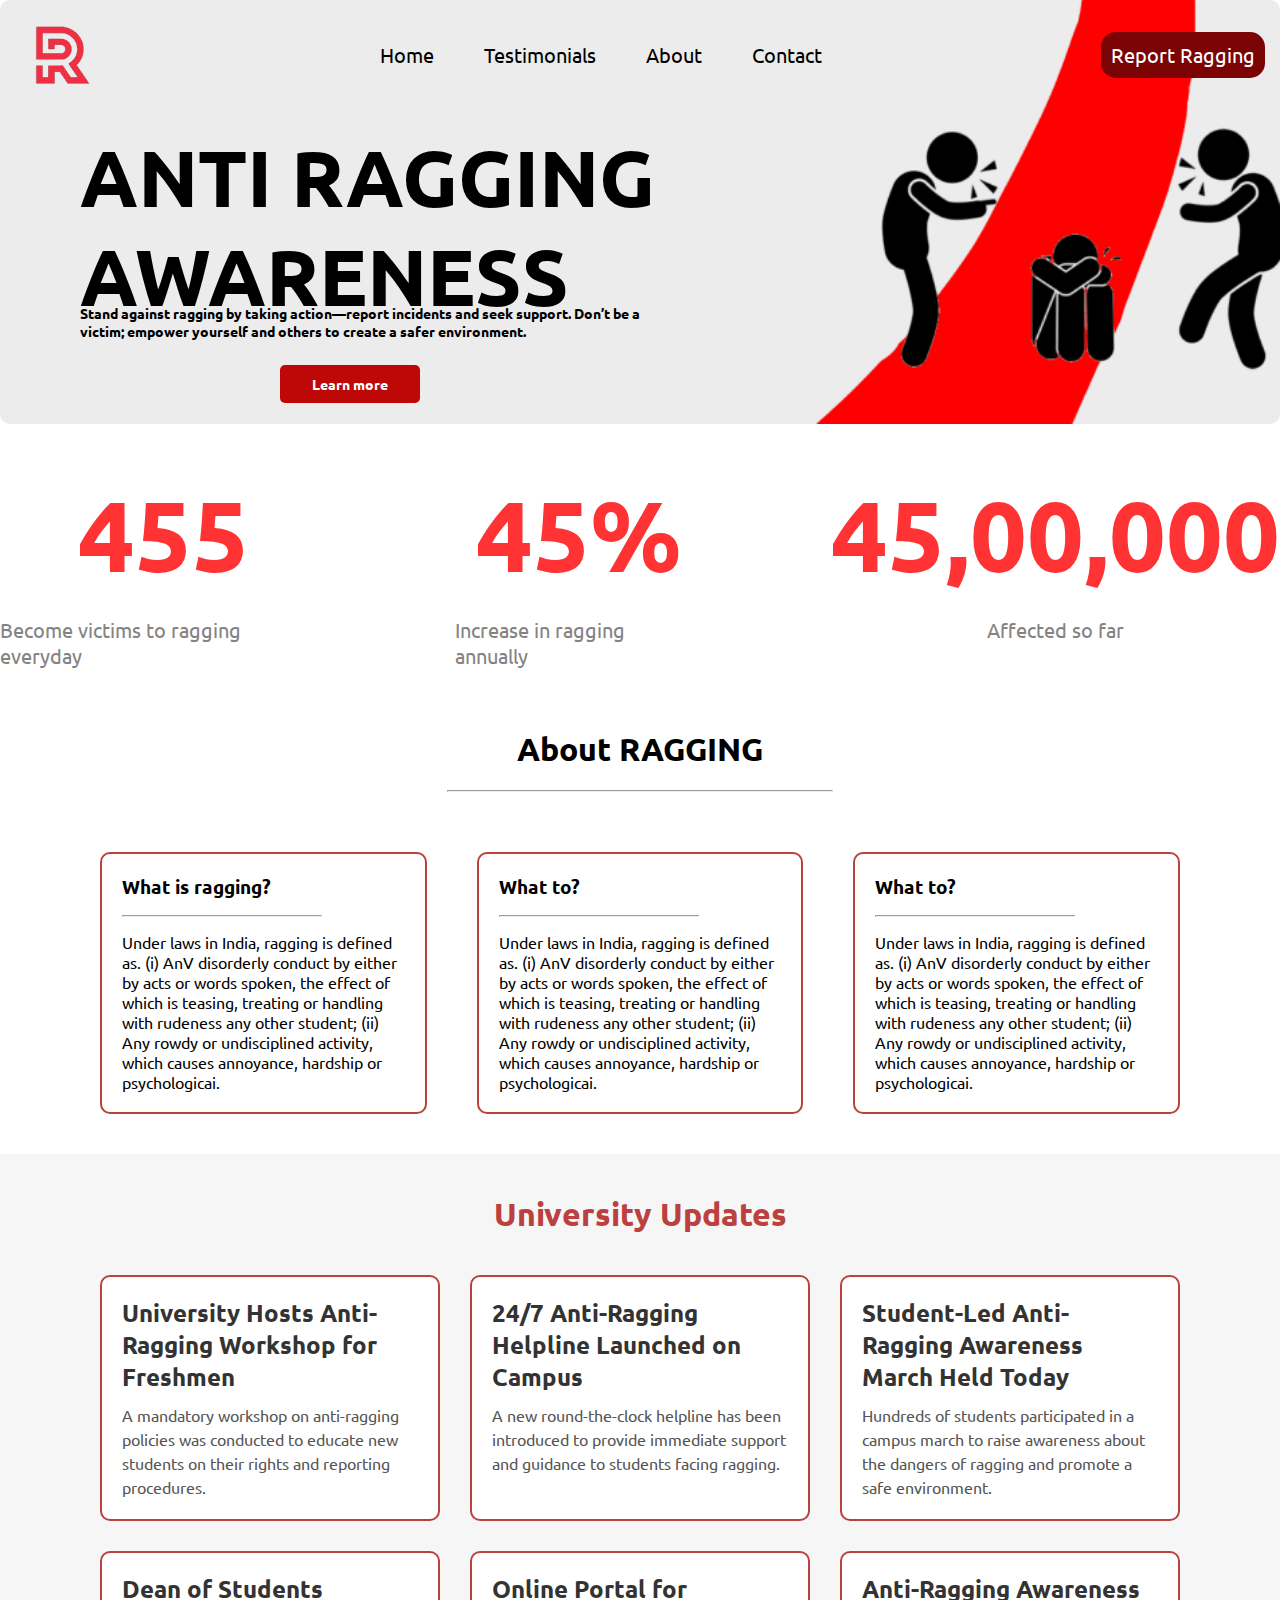
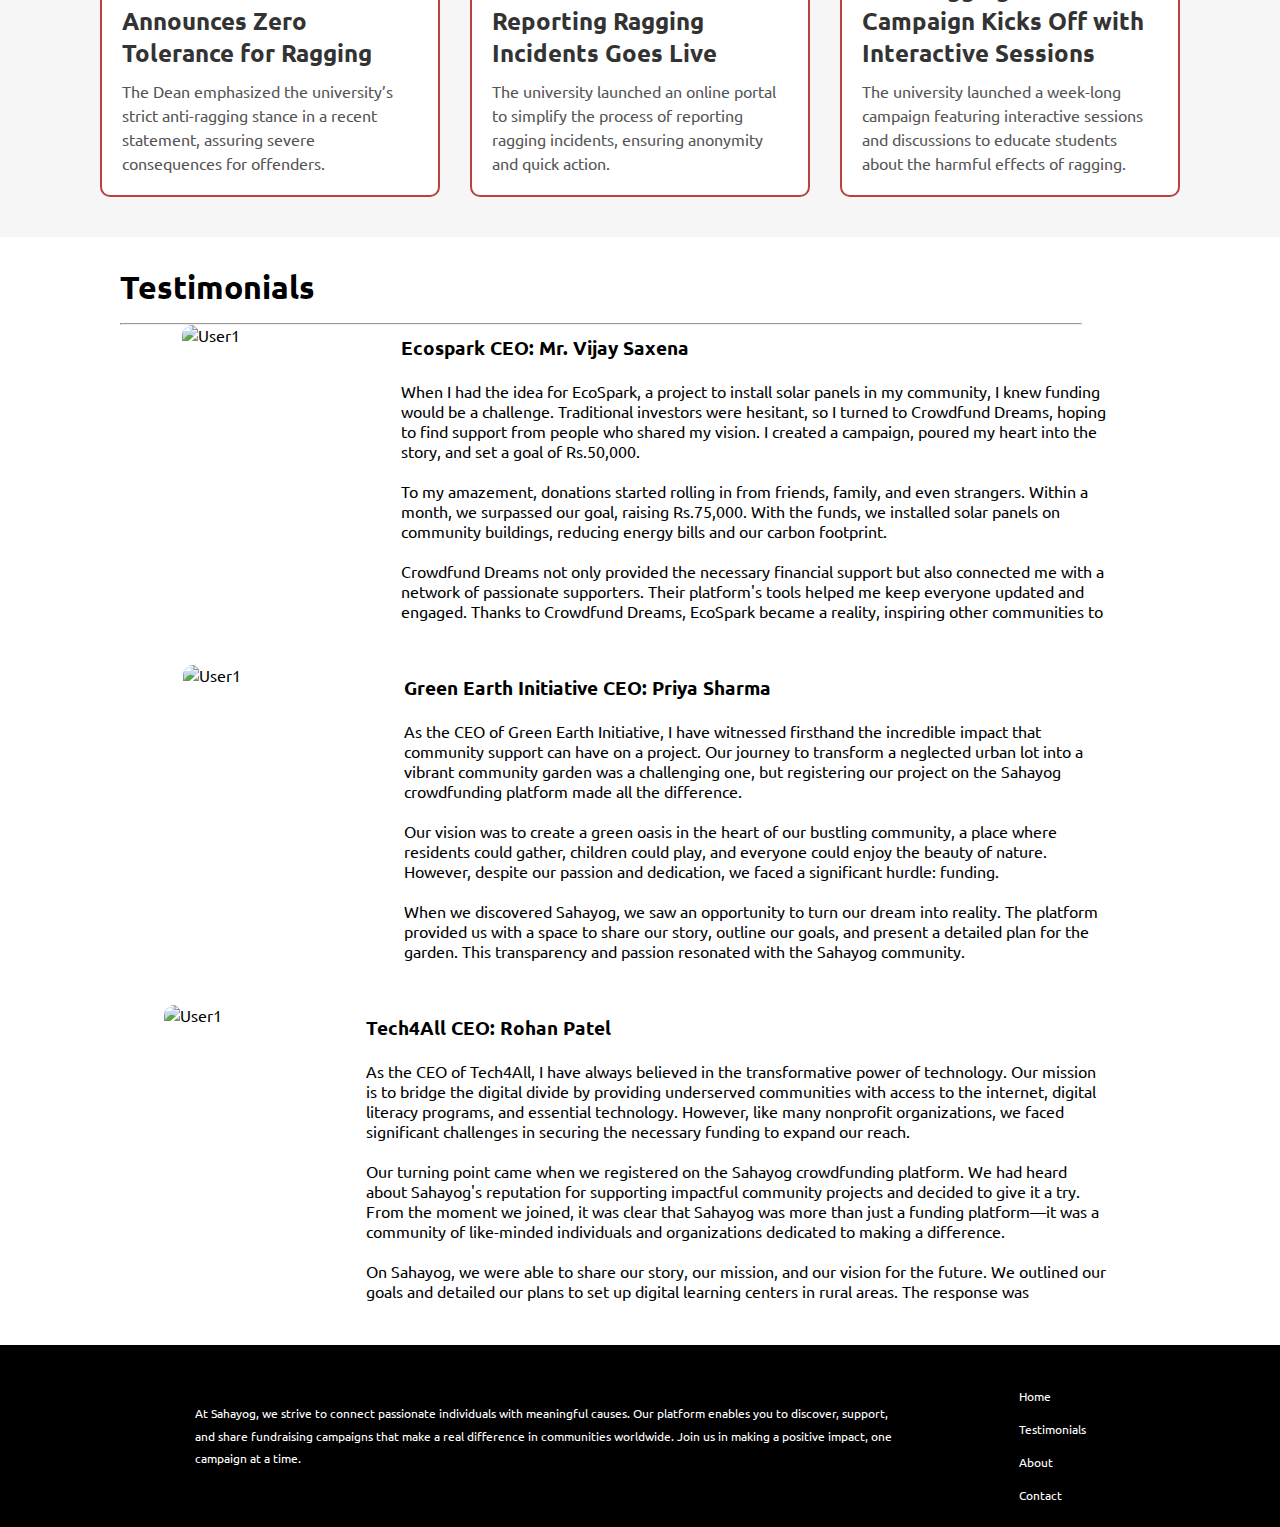
==== commit 500ca583: "Update index.html" ====
--- a/index.html
+++ b/index.html
@@ -14,7 +14,7 @@
 </head>
 <body>
     <div class="header_container">
-        <img src="../public/ragging2.png" alt="ragging" />
+        <img src="ragging2.png" alt="ragging" />
         <div class="navbar">
             <div class="logo">
                 <a href="index.php"><img src="logo.png" alt="logo" /></a>
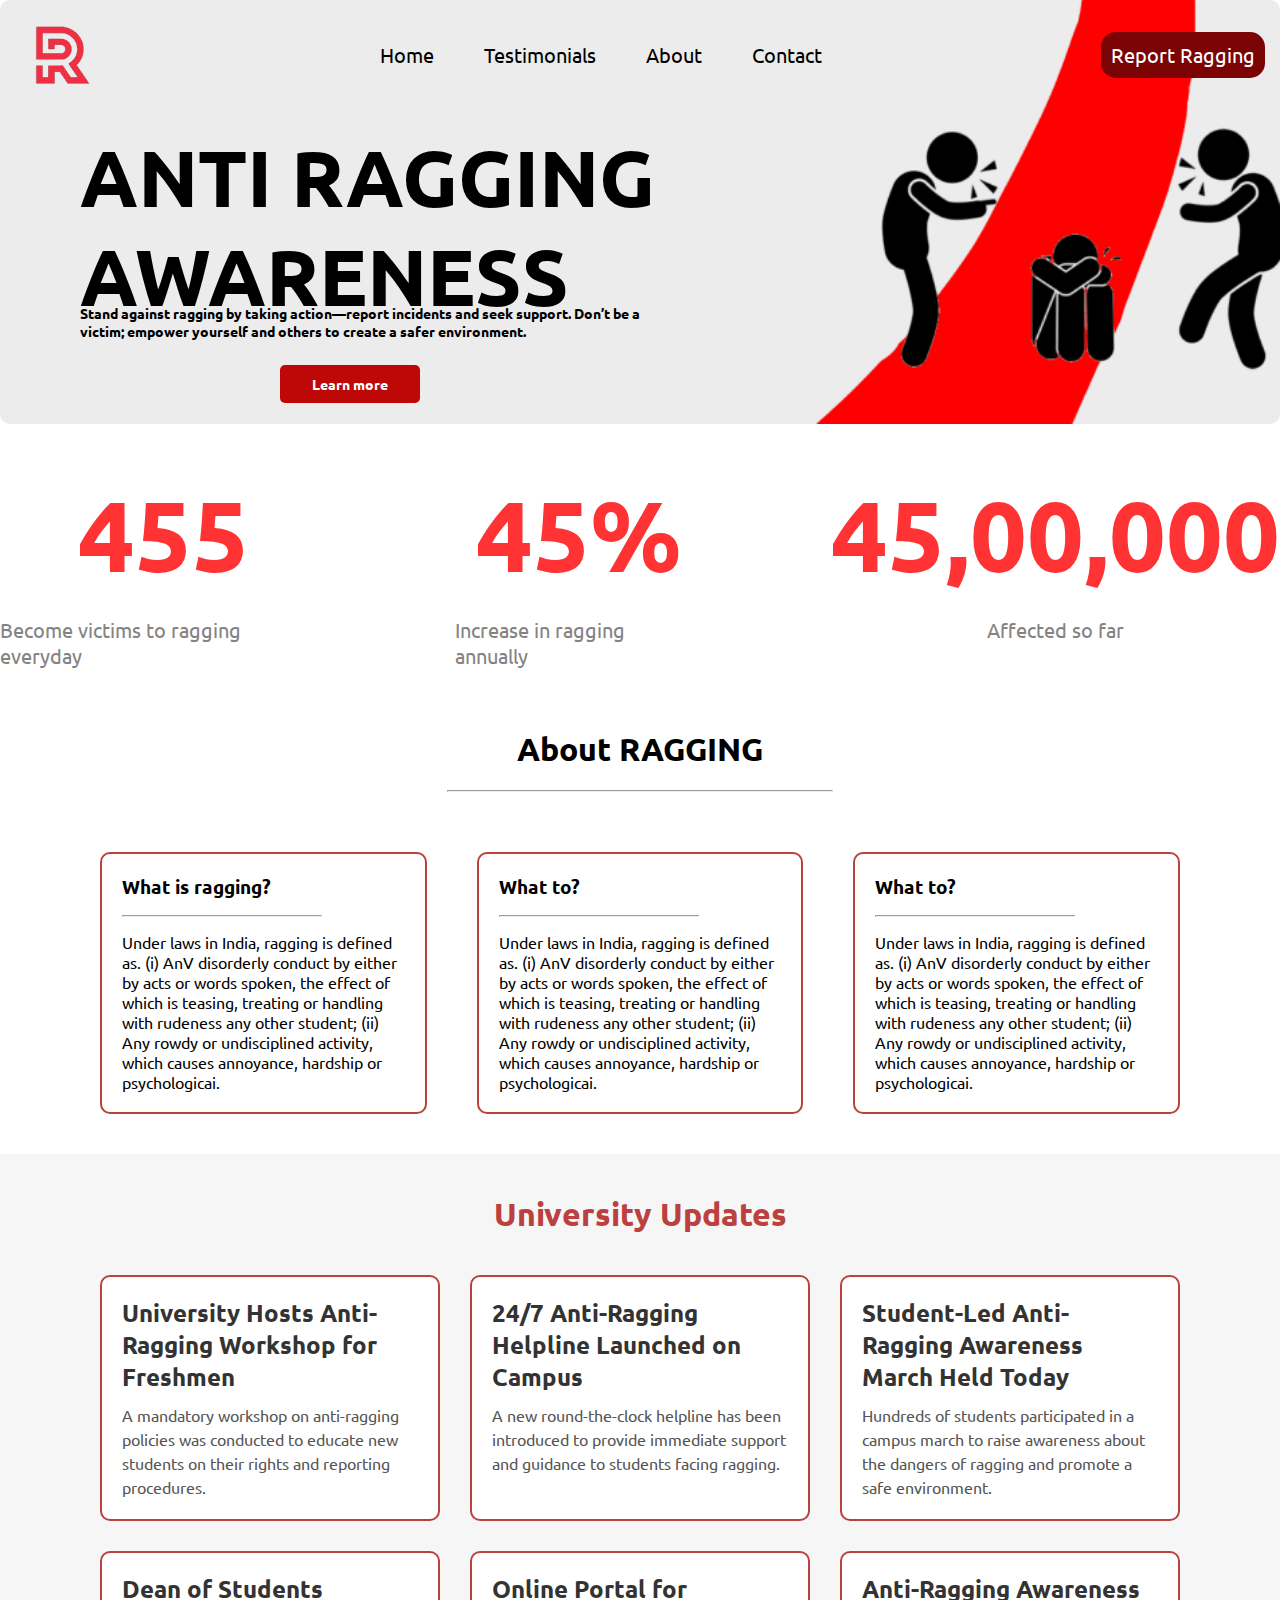
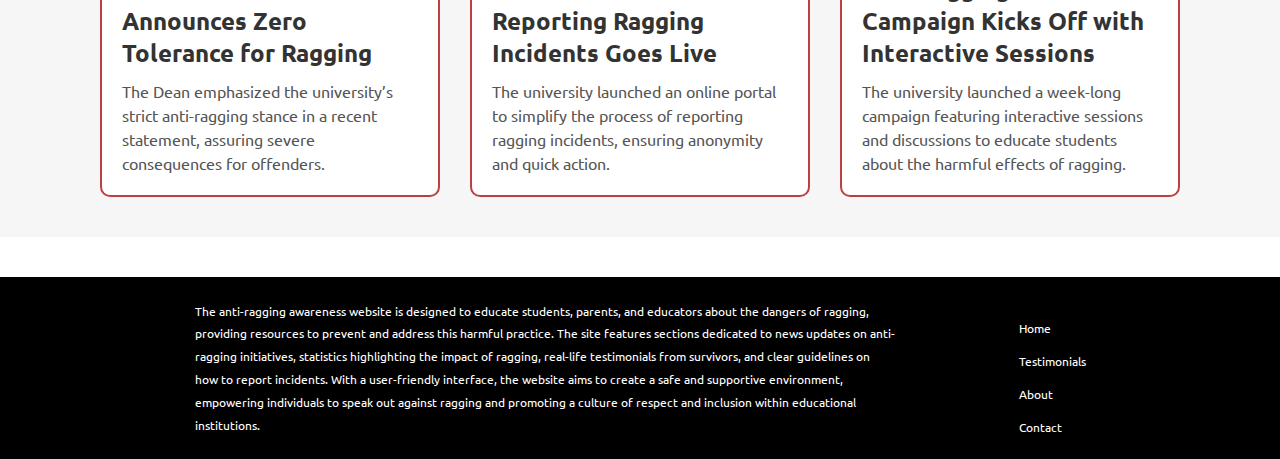
==== commit 1a1eb687: "Update index.html" ====
--- a/index.html
+++ b/index.html
@@ -96,61 +96,11 @@
             </div>
         </div> 
     </div>
-    </div>
-    <div class="testimonial_container">
-        <h1>Testimonials</h1>
-        <hr/>
-        <div class="stories">
-            <div class="story1">
-                <div class="img-container">
-                    <img src="https://thumbs.dreamstime.com/b/asian-indian-businessman-good-looking-mature-business-suit-smiling-isolated-white-background-portrait-handsome-31871432.jpg" alt="User1">
-                </div>
-                <div class="text-container">
-                    <h3>Ecospark CEO: Mr. Vijay Saxena</h3><br>
-                <p>
-                    When I had the idea for EcoSpark, a project to install solar panels in my community, I knew funding would be a challenge. Traditional investors were hesitant, so I turned to Crowdfund Dreams, hoping to find support from people who shared my vision. I created a campaign, poured my heart into the story, and set a goal of Rs.50,000.
-                <br><br>To my amazement, donations started rolling in from friends, family, and even strangers. Within a month, we surpassed our goal, raising Rs.75,000. With the funds, we installed solar panels on community buildings, reducing energy bills and our carbon footprint.
-                    <br><br>Crowdfund Dreams not only provided the necessary financial support but also connected me with a network of passionate supporters. Their platform's tools helped me keep everyone updated and engaged. Thanks to Crowdfund Dreams, EcoSpark became a reality, inspiring other communities to embrace renewable energy.
-                </p>
-                </div>
-            </div>
-            <div class="story1">
-                <div class="img-container">
-                    <img src="https://media.istockphoto.com/id/1036079868/photo/you-can-tell-shes-a-true-go-getter.jpg?s=612x612&w=0&k=20&c=FUkkh482NlDgVtQxfXRX-QSB9JVenYwEntUV4LngZOk=" alt="User1">
-                </div>
-                <div class="text-container">
-                    <h3>Green Earth Initiative CEO: Priya Sharma</h3><br>
-                <p>
-                    As the CEO of Green Earth Initiative, I have witnessed firsthand the incredible impact that community support can have on a project. Our journey to transform a neglected urban lot into a vibrant community garden was a challenging one, but registering our project on the Sahayog crowdfunding platform made all the difference.<br><br>
-
-                    Our vision was to create a green oasis in the heart of our bustling community, a place where residents could gather, children could play, and everyone could enjoy the beauty of nature. However, despite our passion and dedication, we faced a significant hurdle: funding.<br><br>
-
-                    When we discovered Sahayog, we saw an opportunity to turn our dream into reality. The platform provided us with a space to share our story, outline our goals, and present a detailed plan for the garden. This transparency and passion resonated with the Sahayog community.
-
-                </p>
-                </div>
-            </div>
-            <div class="story1">
-                <div class="img-container">
-                    <img src="https://r2.erweima.ai/imgcompressed/img/compressed_6a27743ae08d87119836833f791c69ad.webp" alt="User1">
-                </div>
-                <div class="text-container">
-                    <h3>Tech4All CEO: Rohan Patel</h3><br>
-                <p>
-                As the CEO of Tech4All, I have always believed in the transformative power of technology. Our mission is to bridge the digital divide by providing underserved communities with access to the internet, digital literacy programs, and essential technology. However, like many nonprofit organizations, we faced significant challenges in securing the necessary funding to expand our reach.<br><br>
-
-                Our turning point came when we registered on the Sahayog crowdfunding platform. We had heard about Sahayog's reputation for supporting impactful community projects and decided to give it a try. From the moment we joined, it was clear that Sahayog was more than just a funding platform—it was a community of like-minded individuals and organizations dedicated to making a difference.<br><br>
-
-                On Sahayog, we were able to share our story, our mission, and our vision for the future. We outlined our goals and detailed our plans to set up digital learning centers in rural areas. The response was overwhelming.
-                </p>
-                </div>
-            </div>
-        </div>
-    </div>
+    </div>  
     <div class="navbar-bottom">
         <div class="navbar-container-content">
             <p>
-            At Sahayog, we strive to connect passionate individuals with meaningful causes. Our platform enables you to discover, support, and share fundraising campaigns that make a real difference in communities worldwide. Join us in making a positive impact, one campaign at a time.
+                The anti-ragging awareness website is designed to educate students, parents, and educators about the dangers of ragging, providing resources to prevent and address this harmful practice. The site features sections dedicated to news updates on anti-ragging initiatives, statistics highlighting the impact of ragging, real-life testimonials from survivors, and clear guidelines on how to report incidents. With a user-friendly interface, the website aims to create a safe and supportive environment, empowering individuals to speak out against ragging and promoting a culture of respect and inclusion within educational institutions.
             </p>
         </div>
         <div class="navbar-bottom-container">
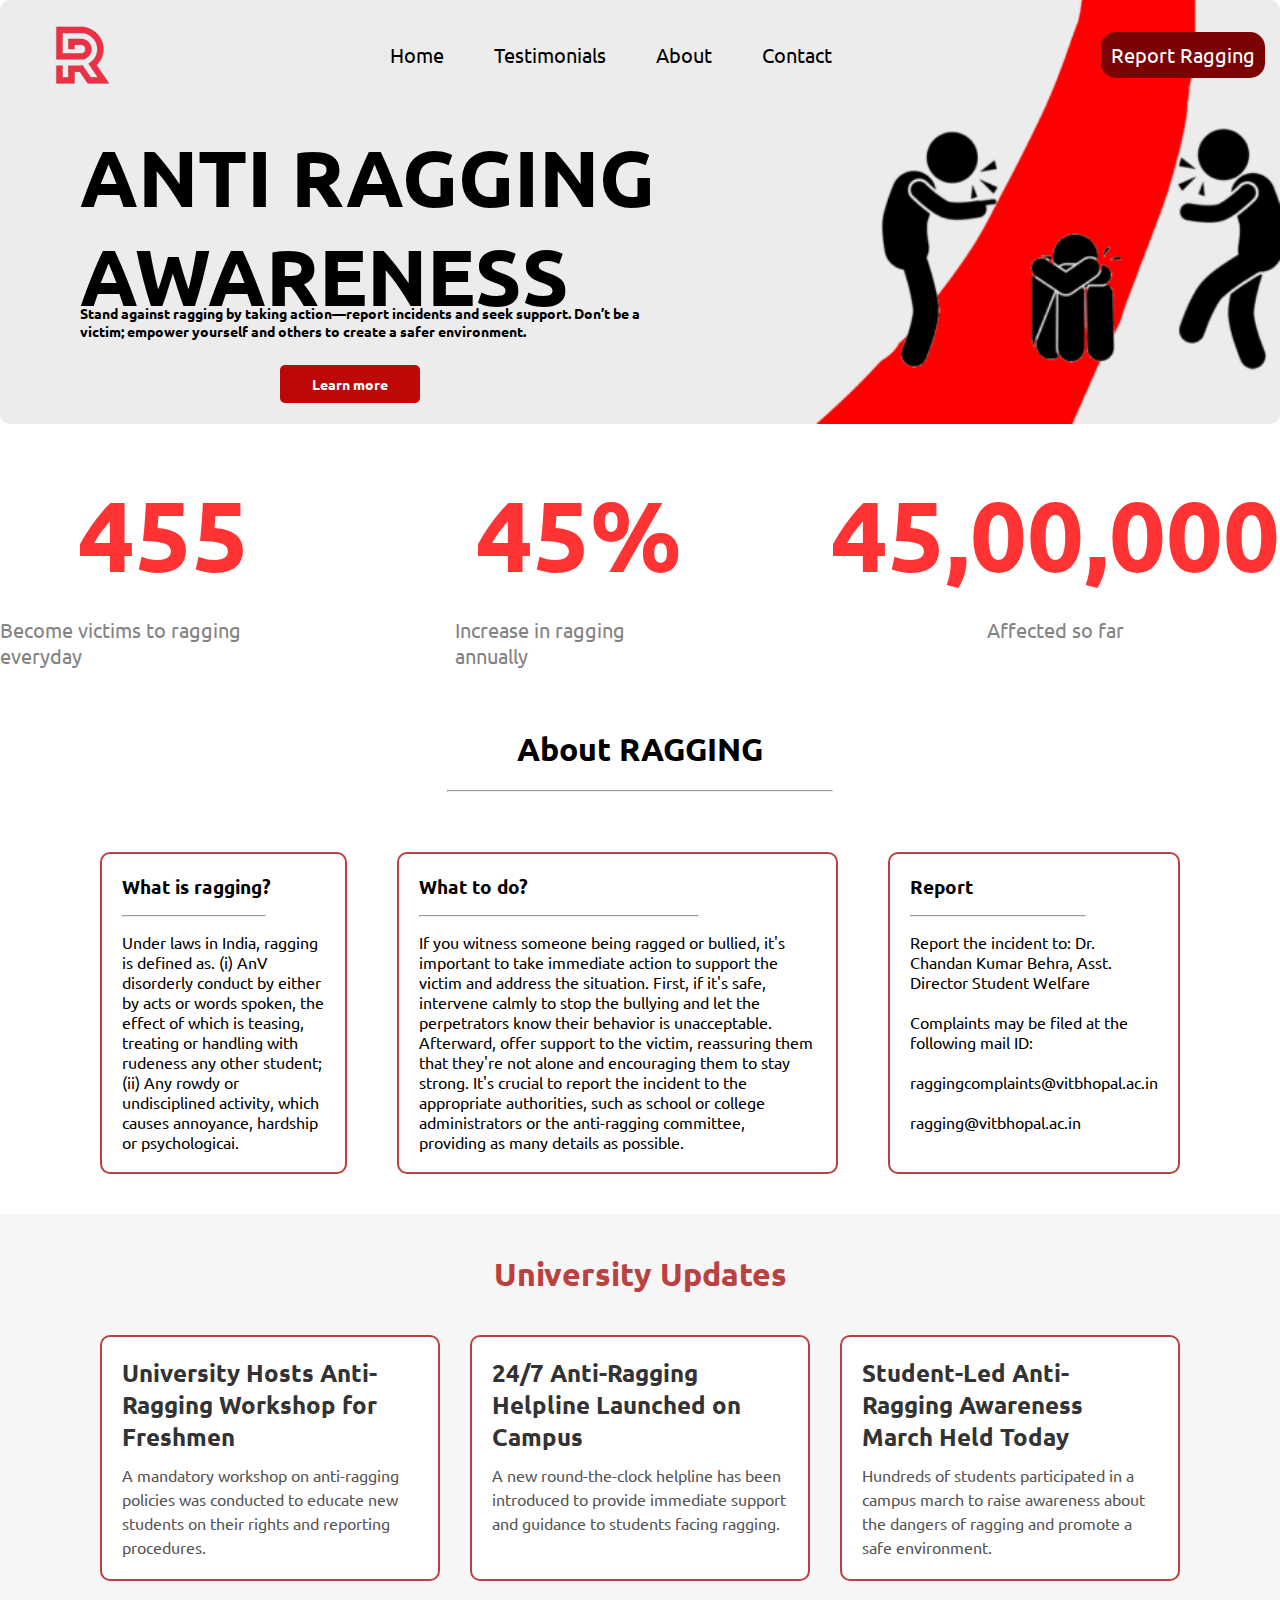
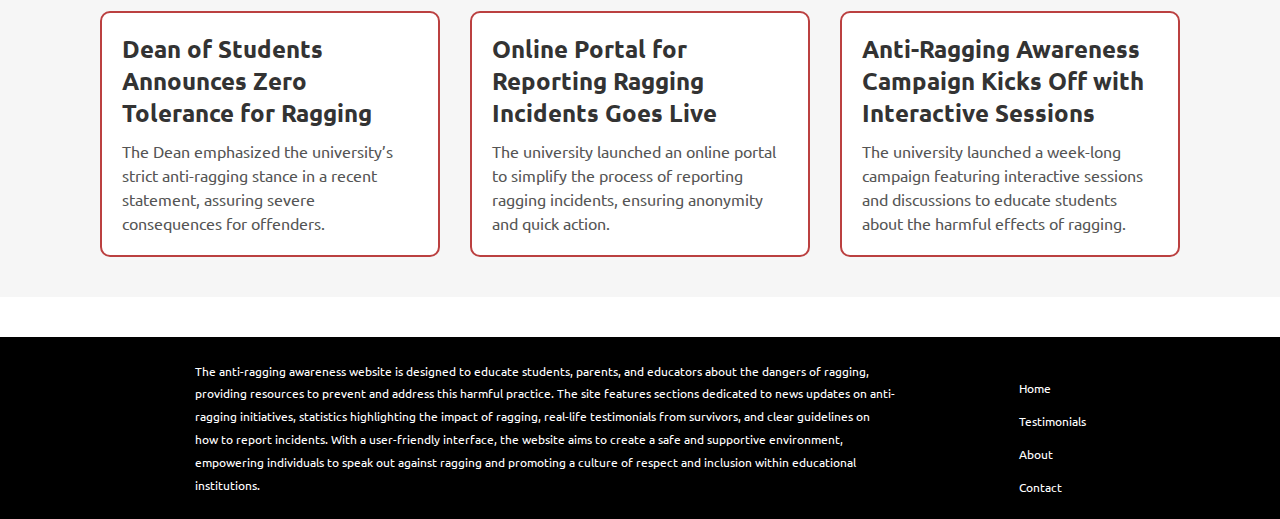
==== commit d2c6be40: "Update index.html" ====
--- a/index.html
+++ b/index.html
@@ -57,12 +57,17 @@
                 <p>Under laws in India, ragging is defined as. (i) AnV disorderly conduct by either by acts or words spoken, the effect of which is teasing, treating or handling with rudeness any other student; (ii) Any rowdy or undisciplined activity, which causes annoyance, hardship or psychologicai.</p>
             </div>
             <div class="desc_section">
-                <h3>What to?</h3><hr>
-                <p>Under laws in India, ragging is defined as. (i) AnV disorderly conduct by either by acts or words spoken, the effect of which is teasing, treating or handling with rudeness any other student; (ii) Any rowdy or undisciplined activity, which causes annoyance, hardship or psychologicai.</p>
+                <h3>What to do?</h3><hr>
+                <p>If you witness someone being ragged or bullied, it's important to take immediate action to support the victim and address the situation. First, if it's safe, intervene calmly to stop the bullying and let the perpetrators know their behavior is unacceptable. Afterward, offer support to the victim, reassuring them that they're not alone and encouraging them to stay strong. It's crucial to report the incident to the appropriate authorities, such as school or college administrators or the anti-ragging committee, providing as many details as possible. </p>
             </div>
             <div class="desc_section">
-                <h3>What to?</h3><hr>
-                <p>Under laws in India, ragging is defined as. (i) AnV disorderly conduct by either by acts or words spoken, the effect of which is teasing, treating or handling with rudeness any other student; (ii) Any rowdy or undisciplined activity, which causes annoyance, hardship or psychologicai.</p>
+                <h3>Report</h3><hr>
+                <p>Report the incident to:
+                    Dr. Chandan Kumar Behra, Asst. Director Student Welfare<br><br>
+                    Complaints may be filed at the following mail ID:<br><br>
+                    raggingcomplaints@vitbhopal.ac.in<br><br>
+                    ragging@vitbhopal.ac.in<br><br>
+                </p>
             </div>
         </div>
     </div>
--- a/style.css
+++ b/style.css
@@ -43,6 +43,7 @@
 
 .logo {
     height: 100%;
+    padding-left: 20px;
 }
 
 .logo img {
